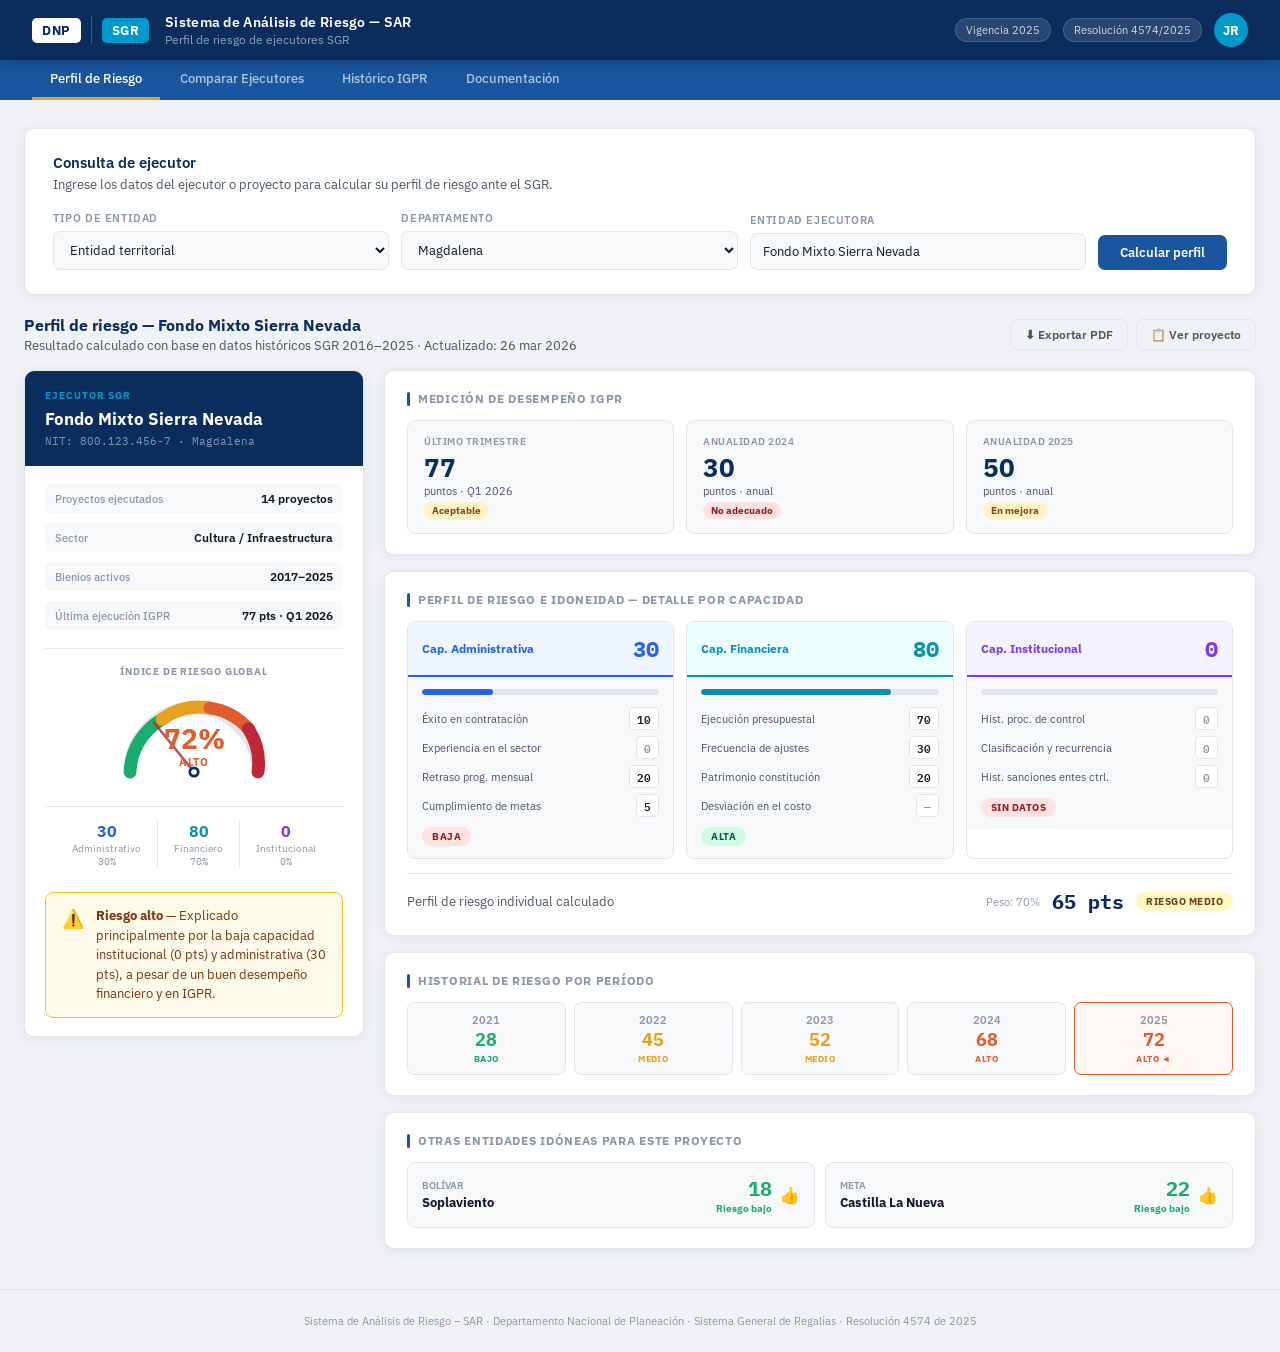
==== docs/mockup.html @ e804bce2 "upload databases" ====
<!DOCTYPE html>
<html lang="es">
<head>
<meta charset="UTF-8">
<meta name="viewport" content="width=device-width, initial-scale=1.0">
<title>SAR – Sistema de Análisis de Riesgo | SGR</title>
<link href="https://fonts.googleapis.com/css2?family=IBM+Plex+Sans:wght@300;400;500;600;700&family=IBM+Plex+Mono:wght@400;500&display=swap" rel="stylesheet">
<style>
  :root {
    --bg: #f0f2f5;
    --surface: #ffffff;
    --surface2: #f7f8fa;
    --border: #e2e6ec;
    --text: #0f1923;
    --text2: #4a5568;
    --text3: #8a97a8;
    --dnp-navy: #0b2d5e;
    --dnp-blue: #1a56a0;
    --dnp-cyan: #0099cc;
    --accent: #e8a020;
    --risk-low: #1aad6e;
    --risk-med: #e8a020;
    --risk-high: #e05c2a;
    --risk-critical: #c0253a;
    --cap-admin: #2563eb;
    --cap-fin: #0891b2;
    --cap-inst: #7c3aed;
    --radius: 10px;
    --shadow: 0 2px 12px rgba(11,45,94,0.08);
    --shadow-md: 0 4px 24px rgba(11,45,94,0.13);
  }

  * { box-sizing: border-box; margin: 0; padding: 0; }

  body {
    font-family: 'IBM Plex Sans', sans-serif;
    background: var(--bg);
    color: var(--text);
    min-height: 100vh;
  }

  /* ── HEADER ── */
  .header {
    background: var(--dnp-navy);
    display: flex;
    align-items: center;
    justify-content: space-between;
    padding: 0 32px;
    height: 60px;
    position: sticky;
    top: 0;
    z-index: 100;
    box-shadow: 0 2px 12px rgba(0,0,0,0.25);
  }
  .header-left {
    display: flex;
    align-items: center;
    gap: 16px;
  }
  .header-logo {
    display: flex;
    align-items: center;
    gap: 10px;
  }
  .logo-badge {
    background: white;
    color: var(--dnp-navy);
    font-weight: 700;
    font-size: 13px;
    padding: 4px 10px;
    border-radius: 5px;
    letter-spacing: 0.5px;
  }
  .logo-sep { width: 1px; height: 28px; background: rgba(255,255,255,0.2); }
  .header-title {
    color: white;
    font-size: 14px;
    font-weight: 600;
    letter-spacing: 0.3px;
  }
  .header-subtitle {
    color: rgba(255,255,255,0.55);
    font-size: 12px;
    margin-top: 1px;
  }
  .header-right {
    display: flex;
    align-items: center;
    gap: 12px;
  }
  .header-badge {
    background: rgba(255,255,255,0.12);
    color: rgba(255,255,255,0.8);
    font-size: 11px;
    padding: 4px 10px;
    border-radius: 20px;
    border: 1px solid rgba(255,255,255,0.15);
  }
  .header-user {
    width: 34px; height: 34px;
    background: var(--dnp-cyan);
    border-radius: 50%;
    display: flex; align-items: center; justify-content: center;
    color: white; font-weight: 700; font-size: 13px;
    cursor: pointer;
  }

  /* ── NAV TABS ── */
  .nav-tabs {
    background: var(--dnp-blue);
    padding: 0 32px;
    display: flex;
    gap: 2px;
  }
  .nav-tab {
    padding: 10px 18px;
    font-size: 13px;
    color: rgba(255,255,255,0.65);
    cursor: pointer;
    border-bottom: 3px solid transparent;
    transition: all 0.2s;
    font-weight: 500;
  }
  .nav-tab:hover { color: rgba(255,255,255,0.9); }
  .nav-tab.active {
    color: white;
    border-bottom-color: var(--accent);
  }

  /* ── MAIN LAYOUT ── */
  .main {
    max-width: 1280px;
    margin: 0 auto;
    padding: 28px 24px;
    display: flex;
    flex-direction: column;
    gap: 20px;
  }

  /* ── SEARCH PANEL ── */
  .search-panel {
    background: var(--surface);
    border-radius: var(--radius);
    padding: 24px 28px;
    box-shadow: var(--shadow);
    border: 1px solid var(--border);
  }
  .search-panel h2 {
    font-size: 15px;
    font-weight: 600;
    color: var(--dnp-navy);
    margin-bottom: 4px;
  }
  .search-panel p {
    font-size: 13px;
    color: var(--text2);
    margin-bottom: 18px;
  }
  .search-row {
    display: grid;
    grid-template-columns: 1fr 1fr 1fr auto;
    gap: 12px;
    align-items: end;
  }
  .field label {
    display: block;
    font-size: 11px;
    font-weight: 600;
    color: var(--text3);
    text-transform: uppercase;
    letter-spacing: 0.6px;
    margin-bottom: 6px;
  }
  .field select, .field input {
    width: 100%;
    border: 1.5px solid var(--border);
    border-radius: 7px;
    padding: 9px 12px;
    font-size: 13px;
    font-family: inherit;
    color: var(--text);
    background: var(--surface2);
    outline: none;
    transition: border-color 0.2s;
  }
  .field select:focus, .field input:focus {
    border-color: var(--dnp-blue);
  }
  .btn-primary {
    background: var(--dnp-blue);
    color: white;
    border: none;
    border-radius: 7px;
    padding: 9px 22px;
    font-size: 13px;
    font-weight: 600;
    font-family: inherit;
    cursor: pointer;
    transition: background 0.2s, transform 0.1s;
    white-space: nowrap;
  }
  .btn-primary:hover { background: var(--dnp-navy); }
  .btn-primary:active { transform: scale(0.98); }

  /* ── RESULTS HEADER ── */
  .results-header {
    display: flex;
    align-items: center;
    justify-content: space-between;
  }
  .results-header h3 {
    font-size: 16px;
    font-weight: 700;
    color: var(--dnp-navy);
  }
  .results-header p {
    font-size: 13px;
    color: var(--text2);
    margin-top: 2px;
  }
  .results-actions {
    display: flex;
    gap: 8px;
  }
  .btn-outline {
    background: transparent;
    border: 1.5px solid var(--border);
    border-radius: 7px;
    padding: 7px 14px;
    font-size: 12px;
    font-weight: 600;
    color: var(--text2);
    cursor: pointer;
    font-family: inherit;
    transition: all 0.2s;
  }
  .btn-outline:hover { border-color: var(--dnp-blue); color: var(--dnp-blue); }

  /* ── MAIN GRID ── */
  .content-grid {
    display: grid;
    grid-template-columns: 340px 1fr;
    gap: 20px;
    align-items: start;
  }

  /* ── LEFT: ENTITY CARD ── */
  .entity-card {
    background: var(--surface);
    border-radius: var(--radius);
    box-shadow: var(--shadow);
    border: 1px solid var(--border);
    overflow: hidden;
  }
  .entity-card-header {
    background: var(--dnp-navy);
    padding: 18px 20px;
    color: white;
  }
  .entity-tag {
    font-size: 10px;
    font-weight: 700;
    text-transform: uppercase;
    letter-spacing: 1px;
    color: var(--dnp-cyan);
    margin-bottom: 6px;
  }
  .entity-name {
    font-size: 17px;
    font-weight: 700;
    line-height: 1.3;
    margin-bottom: 4px;
  }
  .entity-code {
    font-family: 'IBM Plex Mono', monospace;
    font-size: 11px;
    color: rgba(255,255,255,0.5);
  }
  .entity-card-body {
    padding: 18px 20px;
  }
  .entity-meta {
    display: flex;
    flex-direction: column;
    gap: 10px;
    margin-bottom: 18px;
  }
  .meta-row {
    display: flex;
    justify-content: space-between;
    align-items: center;
    padding: 7px 10px;
    background: var(--surface2);
    border-radius: 6px;
  }
  .meta-label {
    font-size: 11px;
    color: var(--text3);
    font-weight: 500;
  }
  .meta-value {
    font-size: 12px;
    font-weight: 600;
    color: var(--text);
  }

  /* ── RISK GAUGE ── */
  .risk-section {
    text-align: center;
    padding: 16px 0 10px;
    border-top: 1px solid var(--border);
  }
  .risk-label-top {
    font-size: 10px;
    font-weight: 700;
    text-transform: uppercase;
    letter-spacing: 0.8px;
    color: var(--text3);
    margin-bottom: 14px;
  }
  .gauge-wrap {
    position: relative;
    width: 160px;
    margin: 0 auto 10px;
  }
  .gauge-svg { width: 100%; }
  .gauge-center {
    position: absolute;
    top: 55%;
    left: 50%;
    transform: translate(-50%, -50%);
    text-align: center;
  }
  .gauge-pct {
    font-size: 28px;
    font-weight: 700;
    line-height: 1;
    color: var(--risk-high);
  }
  .gauge-level {
    font-size: 11px;
    font-weight: 700;
    color: var(--risk-high);
    text-transform: uppercase;
    letter-spacing: 0.6px;
    margin-top: 2px;
  }
  .risk-breakdown {
    display: flex;
    justify-content: center;
    gap: 16px;
    margin-top: 14px;
    padding-top: 14px;
    border-top: 1px solid var(--border);
  }
  .rb-item {
    text-align: center;
  }
  .rb-val {
    font-size: 16px;
    font-weight: 700;
  }
  .rb-lbl {
    font-size: 10px;
    color: var(--text3);
    margin-top: 1px;
  }
  .rb-pct {
    font-size: 10px;
    color: var(--text3);
    font-family: 'IBM Plex Mono', monospace;
  }

  /* ── RIGHT PANEL ── */
  .right-panel {
    display: flex;
    flex-direction: column;
    gap: 16px;
  }

  /* ── IGPR PERF CARD ── */
  .card {
    background: var(--surface);
    border-radius: var(--radius);
    box-shadow: var(--shadow);
    border: 1px solid var(--border);
    padding: 20px 22px;
  }
  .card-title {
    font-size: 12px;
    font-weight: 700;
    text-transform: uppercase;
    letter-spacing: 0.7px;
    color: var(--text3);
    margin-bottom: 14px;
    display: flex;
    align-items: center;
    gap: 8px;
  }
  .card-title::before {
    content: '';
    width: 3px;
    height: 14px;
    border-radius: 2px;
    background: var(--dnp-blue);
    display: inline-block;
  }

  /* IGPR grid */
  .igpr-grid {
    display: grid;
    grid-template-columns: 1fr 1fr 1fr;
    gap: 12px;
  }
  .igpr-stat {
    background: var(--surface2);
    border-radius: 8px;
    padding: 14px 16px;
    border: 1px solid var(--border);
  }
  .igpr-stat-label {
    font-size: 10px;
    color: var(--text3);
    font-weight: 600;
    text-transform: uppercase;
    letter-spacing: 0.5px;
    margin-bottom: 6px;
  }
  .igpr-stat-val {
    font-size: 26px;
    font-weight: 700;
    color: var(--dnp-navy);
    line-height: 1;
  }
  .igpr-stat-sub {
    font-size: 11px;
    color: var(--text2);
    margin-top: 4px;
  }
  .igpr-badge {
    display: inline-block;
    padding: 2px 8px;
    border-radius: 20px;
    font-size: 10px;
    font-weight: 700;
    margin-top: 4px;
  }
  .badge-warning { background: #fef3c7; color: #92400e; }
  .badge-ok { background: #d1fae5; color: #065f46; }
  .badge-bad { background: #fee2e2; color: #991b1b; }

  /* ── CAPACIDADES ── */
  .cap-grid {
    display: grid;
    grid-template-columns: 1fr 1fr 1fr;
    gap: 12px;
  }
  .cap-card {
    border-radius: 8px;
    overflow: hidden;
    border: 1px solid var(--border);
  }
  .cap-header {
    padding: 12px 14px;
    display: flex;
    align-items: center;
    justify-content: space-between;
  }
  .cap-header-admin { background: #eff6ff; border-bottom: 2px solid var(--cap-admin); }
  .cap-header-fin   { background: #ecfeff; border-bottom: 2px solid var(--cap-fin); }
  .cap-header-inst  { background: #f5f3ff; border-bottom: 2px solid var(--cap-inst); }
  .cap-name {
    font-size: 12px;
    font-weight: 700;
  }
  .cap-name-admin { color: var(--cap-admin); }
  .cap-name-fin   { color: var(--cap-fin); }
  .cap-name-inst  { color: var(--cap-inst); }
  .cap-score {
    font-size: 22px;
    font-weight: 800;
    font-family: 'IBM Plex Mono', monospace;
  }
  .score-admin { color: var(--cap-admin); }
  .score-fin   { color: var(--cap-fin); }
  .score-inst  { color: var(--cap-inst); }
  .cap-body {
    padding: 12px 14px;
    background: var(--surface2);
  }
  .cap-bar-wrap {
    height: 6px;
    background: #e2e6ec;
    border-radius: 3px;
    margin-bottom: 12px;
    overflow: hidden;
  }
  .cap-bar { height: 100%; border-radius: 3px; transition: width 1s ease; }
  .bar-admin { background: var(--cap-admin); }
  .bar-fin   { background: var(--cap-fin); }
  .bar-inst  { background: var(--cap-inst); }
  .cap-vars {
    display: flex;
    flex-direction: column;
    gap: 6px;
  }
  .cap-var-row {
    display: flex;
    justify-content: space-between;
    align-items: center;
  }
  .var-name { font-size: 11px; color: var(--text2); }
  .var-pts {
    font-family: 'IBM Plex Mono', monospace;
    font-size: 11px;
    font-weight: 600;
    color: var(--text);
    background: white;
    border: 1px solid var(--border);
    border-radius: 4px;
    padding: 1px 7px;
  }
  .var-pts.zero { color: var(--text3); }
  .cap-level-tag {
    display: inline-block;
    margin-top: 10px;
    padding: 3px 10px;
    border-radius: 20px;
    font-size: 10px;
    font-weight: 700;
    text-transform: uppercase;
    letter-spacing: 0.5px;
  }
  .tag-alta { background: #d1fae5; color: #065f46; }
  .tag-media { background: #fef9c3; color: #713f12; }
  .tag-baja { background: #fee2e2; color: #991b1b; }

  /* ── ALERT BOX ── */
  .alert-box {
    background: #fffbeb;
    border: 1.5px solid #fbbf24;
    border-radius: 8px;
    padding: 13px 16px;
    display: flex;
    gap: 12px;
    align-items: flex-start;
  }
  .alert-icon { font-size: 18px; flex-shrink: 0; margin-top: 1px; }
  .alert-text { font-size: 13px; color: #78350f; line-height: 1.5; }
  .alert-text strong { font-weight: 700; }

  /* ── ALTERNATIVAS ── */
  .alt-grid {
    display: grid;
    grid-template-columns: 1fr 1fr;
    gap: 10px;
  }
  .alt-card {
    background: var(--surface2);
    border: 1px solid var(--border);
    border-radius: 8px;
    padding: 12px 14px;
    display: flex;
    align-items: center;
    justify-content: space-between;
    cursor: pointer;
    transition: border-color 0.2s, box-shadow 0.2s;
  }
  .alt-card:hover {
    border-color: var(--risk-low);
    box-shadow: 0 0 0 3px rgba(26,173,110,0.08);
  }
  .alt-info { }
  .alt-dept { font-size: 10px; color: var(--text3); font-weight: 600; text-transform: uppercase; margin-bottom: 2px; }
  .alt-name { font-size: 13px; font-weight: 700; color: var(--text); }
  .alt-score-wrap { text-align: right; }
  .alt-score { font-size: 20px; font-weight: 800; color: var(--risk-low); font-family: 'IBM Plex Mono', monospace; }
  .alt-score-lbl { font-size: 10px; color: var(--risk-low); font-weight: 700; }
  .alt-thumbs { font-size: 16px; margin-left: 8px; }

  /* ── HIST MINI ── */
  .hist-grid {
    display: grid;
    grid-template-columns: repeat(5, 1fr);
    gap: 8px;
  }
  .hist-item {
    background: var(--surface2);
    border: 1px solid var(--border);
    border-radius: 7px;
    padding: 10px;
    text-align: center;
    cursor: pointer;
    transition: all 0.2s;
  }
  .hist-item:hover {
    border-color: var(--dnp-blue);
    box-shadow: var(--shadow);
  }
  .hist-year {
    font-size: 11px;
    color: var(--text3);
    font-weight: 600;
    margin-bottom: 4px;
  }
  .hist-pts {
    font-size: 18px;
    font-weight: 800;
    font-family: 'IBM Plex Mono', monospace;
    line-height: 1;
  }
  .hist-status {
    font-size: 9px;
    font-weight: 700;
    margin-top: 4px;
    text-transform: uppercase;
    letter-spacing: 0.4px;
  }
  .hs-low { color: var(--risk-low); }
  .hs-med { color: var(--risk-med); }
  .hs-high { color: var(--risk-high); }
  .hs-crit { color: var(--risk-critical); }

  /* ── FOOTER ── */
  .footer {
    text-align: center;
    padding: 24px;
    font-size: 11px;
    color: var(--text3);
    border-top: 1px solid var(--border);
    margin-top: 12px;
  }

  /* ── DETAIL MODAL ── */
  .modal-overlay {
    display: none;
    position: fixed;
    inset: 0;
    background: rgba(11,45,94,0.55);
    backdrop-filter: blur(4px);
    z-index: 200;
    align-items: center;
    justify-content: center;
  }
  .modal-overlay.open { display: flex; }
  .modal {
    background: white;
    border-radius: 14px;
    width: 520px;
    max-height: 80vh;
    overflow-y: auto;
    box-shadow: 0 20px 60px rgba(0,0,0,0.3);
    animation: modalIn 0.25s ease;
  }
  @keyframes modalIn {
    from { opacity: 0; transform: translateY(20px) scale(0.97); }
    to { opacity: 1; transform: translateY(0) scale(1); }
  }
  .modal-header {
    background: var(--dnp-navy);
    color: white;
    padding: 20px 24px;
    border-radius: 14px 14px 0 0;
    display: flex;
    justify-content: space-between;
    align-items: flex-start;
  }
  .modal-header h3 { font-size: 15px; font-weight: 700; margin-bottom: 3px; }
  .modal-header p { font-size: 12px; color: rgba(255,255,255,0.55); }
  .modal-close {
    background: rgba(255,255,255,0.15);
    border: none;
    color: white;
    width: 28px; height: 28px;
    border-radius: 50%;
    font-size: 16px;
    cursor: pointer;
    display: flex; align-items: center; justify-content: center;
    flex-shrink: 0;
    margin-top: -2px;
  }
  .modal-body { padding: 20px 24px; }
  .modal-cap-section { margin-bottom: 20px; }
  .modal-cap-title {
    font-size: 12px;
    font-weight: 700;
    text-transform: uppercase;
    letter-spacing: 0.6px;
    margin-bottom: 10px;
    padding-bottom: 8px;
    border-bottom: 2px solid var(--border);
  }
  .modal-var-row {
    display: flex;
    justify-content: space-between;
    align-items: center;
    padding: 8px 10px;
    border-radius: 6px;
    margin-bottom: 4px;
    background: var(--surface2);
  }
  .modal-var-name { font-size: 12px; color: var(--text2); }
  .modal-var-pts { font-family: 'IBM Plex Mono', monospace; font-size: 13px; font-weight: 700; }
  .modal-total {
    background: var(--dnp-navy);
    color: white;
    border-radius: 8px;
    padding: 14px 18px;
    display: flex;
    justify-content: space-between;
    align-items: center;
    margin-top: 16px;
  }
  .modal-total-lbl { font-size: 13px; font-weight: 600; }
  .modal-total-val { font-size: 22px; font-weight: 800; font-family: 'IBM Plex Mono', monospace; }

  /* ── SCROLL CUSTOM ── */
  ::-webkit-scrollbar { width: 6px; height: 6px; }
  ::-webkit-scrollbar-track { background: transparent; }
  ::-webkit-scrollbar-thumb { background: #c8d0da; border-radius: 3px; }

  /* ── RESPONSIVE ── */
  @media (max-width: 900px) {
    .content-grid { grid-template-columns: 1fr; }
    .search-row { grid-template-columns: 1fr 1fr; }
    .cap-grid { grid-template-columns: 1fr; }
    .igpr-grid { grid-template-columns: 1fr; }
  }
</style>
</head>
<body>

<!-- HEADER -->
<header class="header">
  <div class="header-left">
    <div class="header-logo">
      <div class="logo-badge">DNP</div>
      <div class="logo-sep"></div>
      <div class="logo-badge" style="background:var(--dnp-cyan);color:white;">SGR</div>
    </div>
    <div>
      <div class="header-title">Sistema de Análisis de Riesgo — SAR</div>
      <div class="header-subtitle">Perfil de riesgo de ejecutores SGR</div>
    </div>
  </div>
  <div class="header-right">
    <div class="header-badge">Vigencia 2025</div>
    <div class="header-badge">Resolución 4574/2025</div>
    <div class="header-user">JR</div>
  </div>
</header>

<!-- NAV TABS -->
<nav class="nav-tabs">
  <div class="nav-tab active">Perfil de Riesgo</div>
  <div class="nav-tab">Comparar Ejecutores</div>
  <div class="nav-tab">Histórico IGPR</div>
  <div class="nav-tab">Documentación</div>
</nav>

<!-- MAIN -->
<main class="main">

  <!-- SEARCH PANEL -->
  <div class="search-panel">
    <h2>Consulta de ejecutor</h2>
    <p>Ingrese los datos del ejecutor o proyecto para calcular su perfil de riesgo ante el SGR.</p>
    <div class="search-row">
      <div class="field">
        <label>Tipo de entidad</label>
        <select>
          <option>Entidad territorial</option>
          <option>Establecimiento público</option>
          <option>Empresa industrial y comercial</option>
        </select>
      </div>
      <div class="field">
        <label>Departamento</label>
        <select>
          <option>Magdalena</option>
          <option>Antioquia</option>
          <option>Bolívar</option>
          <option>Meta</option>
          <option>Sucre</option>
        </select>
      </div>
      <div class="field">
        <label>Entidad ejecutora</label>
        <input type="text" value="Fondo Mixto Sierra Nevada" placeholder="Nombre o NIT">
      </div>
      <button class="btn-primary" onclick="showResults()">Calcular perfil</button>
    </div>
  </div>

  <!-- RESULTS -->
  <div id="results-section" style="display:flex;flex-direction:column;gap:16px;">

    <div class="results-header">
      <div>
        <h3>Perfil de riesgo — Fondo Mixto Sierra Nevada</h3>
        <p>Resultado calculado con base en datos históricos SGR 2016–2025 · Actualizado: 26 mar 2026</p>
      </div>
      <div class="results-actions">
        <button class="btn-outline">⬇ Exportar PDF</button>
        <button class="btn-outline">📋 Ver proyecto</button>
      </div>
    </div>

    <!-- MAIN CONTENT GRID -->
    <div class="content-grid">

      <!-- LEFT: ENTITY + GAUGE -->
      <div class="entity-card">
        <div class="entity-card-header">
          <div class="entity-tag">Ejecutor SGR</div>
          <div class="entity-name">Fondo Mixto Sierra Nevada</div>
          <div class="entity-code">NIT: 800.123.456-7 · Magdalena</div>
        </div>
        <div class="entity-card-body">
          <div class="entity-meta">
            <div class="meta-row">
              <span class="meta-label">Proyectos ejecutados</span>
              <span class="meta-value">14 proyectos</span>
            </div>
            <div class="meta-row">
              <span class="meta-label">Sector</span>
              <span class="meta-value">Cultura / Infraestructura</span>
            </div>
            <div class="meta-row">
              <span class="meta-label">Bienios activos</span>
              <span class="meta-value">2017–2025</span>
            </div>
            <div class="meta-row">
              <span class="meta-label">Última ejecución IGPR</span>
              <span class="meta-value">77 pts · Q1 2026</span>
            </div>
          </div>

          <!-- GAUGE -->
          <div class="risk-section">
            <div class="risk-label-top">Índice de riesgo global</div>
            <div class="gauge-wrap">
              <svg class="gauge-svg" viewBox="0 0 200 120" xmlns="http://www.w3.org/2000/svg">
                <!-- Track -->
                <path d="M 20 100 A 80 80 0 0 1 180 100" fill="none" stroke="#e2e6ec" stroke-width="16" stroke-linecap="round"/>
                <!-- Colored segments -->
                <path d="M 20 100 A 80 80 0 0 1 60 34" fill="none" stroke="#1aad6e" stroke-width="16" stroke-linecap="round"/>
                <path d="M 60 34 A 80 80 0 0 1 120 20" fill="none" stroke="#e8a020" stroke-width="16" stroke-linecap="round"/>
                <path d="M 120 20 A 80 80 0 0 1 168 46" fill="none" stroke="#e05c2a" stroke-width="16" stroke-linecap="round"/>
                <path d="M 168 46 A 80 80 0 0 1 180 100" fill="none" stroke="#c0253a" stroke-width="16" stroke-linecap="round"/>
                <!-- Needle -->
                <line x1="100" y1="100" x2="50" y2="38" stroke="#c0253a" stroke-width="3" stroke-linecap="round" opacity="0.85"/>
                <circle cx="100" cy="100" r="7" fill="#0b2d5e"/>
                <circle cx="100" cy="100" r="3.5" fill="white"/>
              </svg>
              <div class="gauge-center">
                <div class="gauge-pct">72%</div>
                <div class="gauge-level">Alto</div>
              </div>
            </div>

            <div class="risk-breakdown">
              <div class="rb-item">
                <div class="rb-val" style="color:var(--cap-admin)">30</div>
                <div class="rb-lbl">Administrativo</div>
                <div class="rb-pct">30%</div>
              </div>
              <div style="width:1px;background:var(--border);"></div>
              <div class="rb-item">
                <div class="rb-val" style="color:var(--cap-fin)">80</div>
                <div class="rb-lbl">Financiero</div>
                <div class="rb-pct">70%</div>
              </div>
              <div style="width:1px;background:var(--border);"></div>
              <div class="rb-item">
                <div class="rb-val" style="color:var(--cap-inst)">0</div>
                <div class="rb-lbl">Institucional</div>
                <div class="rb-pct">0%</div>
              </div>
            </div>
          </div>

          <!-- ALERT -->
          <div class="alert-box" style="margin-top:14px;">
            <div class="alert-icon">⚠️</div>
            <div class="alert-text">
              <strong>Riesgo alto</strong> — Explicado principalmente por la baja capacidad institucional (0 pts) y administrativa (30 pts), a pesar de un buen desempeño financiero y en IGPR.
            </div>
          </div>

        </div>
      </div>

      <!-- RIGHT PANEL -->
      <div class="right-panel">

        <!-- IGPR -->
        <div class="card">
          <div class="card-title">Medición de desempeño IGPR</div>
          <div class="igpr-grid">
            <div class="igpr-stat">
              <div class="igpr-stat-label">Último trimestre</div>
              <div class="igpr-stat-val">77</div>
              <div class="igpr-stat-sub">puntos · Q1 2026</div>
              <span class="igpr-badge badge-warning">Aceptable</span>
            </div>
            <div class="igpr-stat">
              <div class="igpr-stat-label">Anualidad 2024</div>
              <div class="igpr-stat-val">30</div>
              <div class="igpr-stat-sub">puntos · anual</div>
              <span class="igpr-badge badge-bad">No adecuado</span>
            </div>
            <div class="igpr-stat">
              <div class="igpr-stat-label">Anualidad 2025</div>
              <div class="igpr-stat-val">50</div>
              <div class="igpr-stat-sub">puntos · anual</div>
              <span class="igpr-badge badge-warning">En mejora</span>
            </div>
          </div>
        </div>

        <!-- CAPACIDADES -->
        <div class="card">
          <div class="card-title">Perfil de riesgo e idoneidad — Detalle por capacidad</div>
          <div class="cap-grid">

            <!-- ADMINISTRATIVA -->
            <div class="cap-card">
              <div class="cap-header cap-header-admin">
                <span class="cap-name cap-name-admin">Cap. Administrativa</span>
                <span class="cap-score score-admin">30</span>
              </div>
              <div class="cap-body">
                <div class="cap-bar-wrap"><div class="cap-bar bar-admin" style="width:30%"></div></div>
                <div class="cap-vars">
                  <div class="cap-var-row">
                    <span class="var-name">Éxito en contratación</span>
                    <span class="var-pts">10</span>
                  </div>
                  <div class="cap-var-row">
                    <span class="var-name">Experiencia en el sector</span>
                    <span class="var-pts zero">0</span>
                  </div>
                  <div class="cap-var-row">
                    <span class="var-name">Retraso prog. mensual</span>
                    <span class="var-pts">20</span>
                  </div>
                  <div class="cap-var-row">
                    <span class="var-name">Cumplimiento de metas</span>
                    <span class="var-pts">5</span>
                  </div>
                </div>
                <span class="cap-level-tag tag-baja">Baja</span>
              </div>
            </div>

            <!-- FINANCIERA -->
            <div class="cap-card">
              <div class="cap-header cap-header-fin">
                <span class="cap-name cap-name-fin">Cap. Financiera</span>
                <span class="cap-score score-fin">80</span>
              </div>
              <div class="cap-body">
                <div class="cap-bar-wrap"><div class="cap-bar bar-fin" style="width:80%"></div></div>
                <div class="cap-vars">
                  <div class="cap-var-row">
                    <span class="var-name">Ejecución presupuestal</span>
                    <span class="var-pts">70</span>
                  </div>
                  <div class="cap-var-row">
                    <span class="var-name">Frecuencia de ajustes</span>
                    <span class="var-pts">30</span>
                  </div>
                  <div class="cap-var-row">
                    <span class="var-name">Patrimonio constitución</span>
                    <span class="var-pts">20</span>
                  </div>
                  <div class="cap-var-row">
                    <span class="var-name">Desviación en el costo</span>
                    <span class="var-pts zero">—</span>
                  </div>
                </div>
                <span class="cap-level-tag tag-alta">Alta</span>
              </div>
            </div>

            <!-- INSTITUCIONAL -->
            <div class="cap-card">
              <div class="cap-header cap-header-inst">
                <span class="cap-name cap-name-inst">Cap. Institucional</span>
                <span class="cap-score score-inst">0</span>
              </div>
              <div class="cap-body">
                <div class="cap-bar-wrap"><div class="cap-bar" style="width:0%;background:var(--cap-inst)"></div></div>
                <div class="cap-vars">
                  <div class="cap-var-row">
                    <span class="var-name">Hist. proc. de control</span>
                    <span class="var-pts zero">0</span>
                  </div>
                  <div class="cap-var-row">
                    <span class="var-name">Clasificación y recurrencia</span>
                    <span class="var-pts zero">0</span>
                  </div>
                  <div class="cap-var-row">
                    <span class="var-name">Hist. sanciones entes ctrl.</span>
                    <span class="var-pts zero">0</span>
                  </div>
                </div>
                <span class="cap-level-tag tag-baja">Sin datos</span>
              </div>
            </div>

          </div>

          <div style="margin-top:14px; padding-top:14px; border-top:1px solid var(--border); display:flex; justify-content:space-between; align-items:center;">
            <span style="font-size:13px;color:var(--text2);">Perfil de riesgo individual calculado</span>
            <div style="display:flex;align-items:center;gap:12px;">
              <span style="font-size:11px;color:var(--text3);">Peso: 70%</span>
              <span style="font-size:20px;font-weight:800;color:var(--dnp-navy);font-family:'IBM Plex Mono',monospace;">65 pts</span>
              <span class="cap-level-tag tag-media" style="margin-top:0">Riesgo medio</span>
            </div>
          </div>
        </div>

        <!-- HISTORICAL TREND -->
        <div class="card">
          <div class="card-title">Historial de riesgo por período</div>
          <div class="hist-grid">
            <div class="hist-item">
              <div class="hist-year">2021</div>
              <div class="hist-pts hs-low">28</div>
              <div class="hist-status hs-low">Bajo</div>
            </div>
            <div class="hist-item">
              <div class="hist-year">2022</div>
              <div class="hist-pts hs-med">45</div>
              <div class="hist-status hs-med">Medio</div>
            </div>
            <div class="hist-item">
              <div class="hist-year">2023</div>
              <div class="hist-pts hs-med">52</div>
              <div class="hist-status hs-med">Medio</div>
            </div>
            <div class="hist-item">
              <div class="hist-year">2024</div>
              <div class="hist-pts hs-high">68</div>
              <div class="hist-status hs-high">Alto</div>
            </div>
            <div class="hist-item" style="border-color:var(--risk-high);background:#fff8f5;">
              <div class="hist-year">2025</div>
              <div class="hist-pts hs-high">72</div>
              <div class="hist-status hs-high">Alto ◄</div>
            </div>
          </div>
        </div>

        <!-- ALTERNATIVAS -->
        <div class="card">
          <div class="card-title">Otras entidades idóneas para este proyecto</div>
          <div class="alt-grid">
            <div class="alt-card">
              <div class="alt-info">
                <div class="alt-dept">Bolívar</div>
                <div class="alt-name">Soplaviento</div>
              </div>
              <div style="display:flex;align-items:center;">
                <div class="alt-score-wrap">
                  <div class="alt-score">18</div>
                  <div class="alt-score-lbl">Riesgo bajo</div>
                </div>
                <div class="alt-thumbs">👍</div>
              </div>
            </div>
            <div class="alt-card">
              <div class="alt-info">
                <div class="alt-dept">Meta</div>
                <div class="alt-name">Castilla La Nueva</div>
              </div>
              <div style="display:flex;align-items:center;">
                <div class="alt-score-wrap">
                  <div class="alt-score">22</div>
                  <div class="alt-score-lbl">Riesgo bajo</div>
                </div>
                <div class="alt-thumbs">👍</div>
              </div>
            </div>
          </div>
        </div>

      </div>
    </div>
  </div>
</main>

<div class="footer">
  Sistema de Análisis de Riesgo – SAR · Departamento Nacional de Planeación · Sistema General de Regalías · Resolución 4574 de 2025
</div>

<!-- MODAL DETAIL -->
<div class="modal-overlay" id="modal" onclick="closeModal(event)">
  <div class="modal" onclick="event.stopPropagation()">
    <div class="modal-header">
      <div>
        <h3>Detalle del perfil — Capacidad Financiera</h3>
        <p>Fondo Mixto Sierra Nevada · Vigencia 2025</p>
      </div>
      <button class="modal-close" onclick="document.getElementById('modal').classList.remove('open')">✕</button>
    </div>
    <div class="modal-body">
      <div class="modal-cap-section">
        <div class="modal-cap-title" style="color:var(--cap-fin)">Capacidad Financiera</div>
        <div class="modal-var-row">
          <span class="modal-var-name">Indicador de ejecución presupuestal exitosa</span>
          <span class="modal-var-pts" style="color:var(--cap-fin)">70</span>
        </div>
        <div class="modal-var-row">
          <span class="modal-var-name">Frecuencia de ajustes presupuestales</span>
          <span class="modal-var-pts" style="color:var(--cap-fin)">30</span>
        </div>
        <div class="modal-var-row">
          <span class="modal-var-name">Patrimonio inicial de constitución</span>
          <span class="modal-var-pts" style="color:var(--cap-fin)">20</span>
        </div>
        <div class="modal-var-row">
          <span class="modal-var-name">Desviación en el costo</span>
          <span class="modal-var-pts" style="color:var(--text3)">—</span>
        </div>
      </div>
      <div class="modal-total">
        <span class="modal-total-lbl">Puntaje Capacidad Financiera</span>
        <span class="modal-total-val">80 / 100</span>
      </div>
    </div>
  </div>
</div>

<script>
function showResults() {
  document.getElementById('results-section').style.display = 'flex';
}
function closeModal(e) {
  document.getElementById('modal').classList.remove('open');
}
// Animate bars on load
window.addEventListener('load', () => {
  document.querySelectorAll('.cap-bar').forEach(b => {
    const w = b.style.width;
    b.style.width = '0%';
    setTimeout(() => { b.style.width = w; }, 300);
  });
});
</script>
</body>
</html>
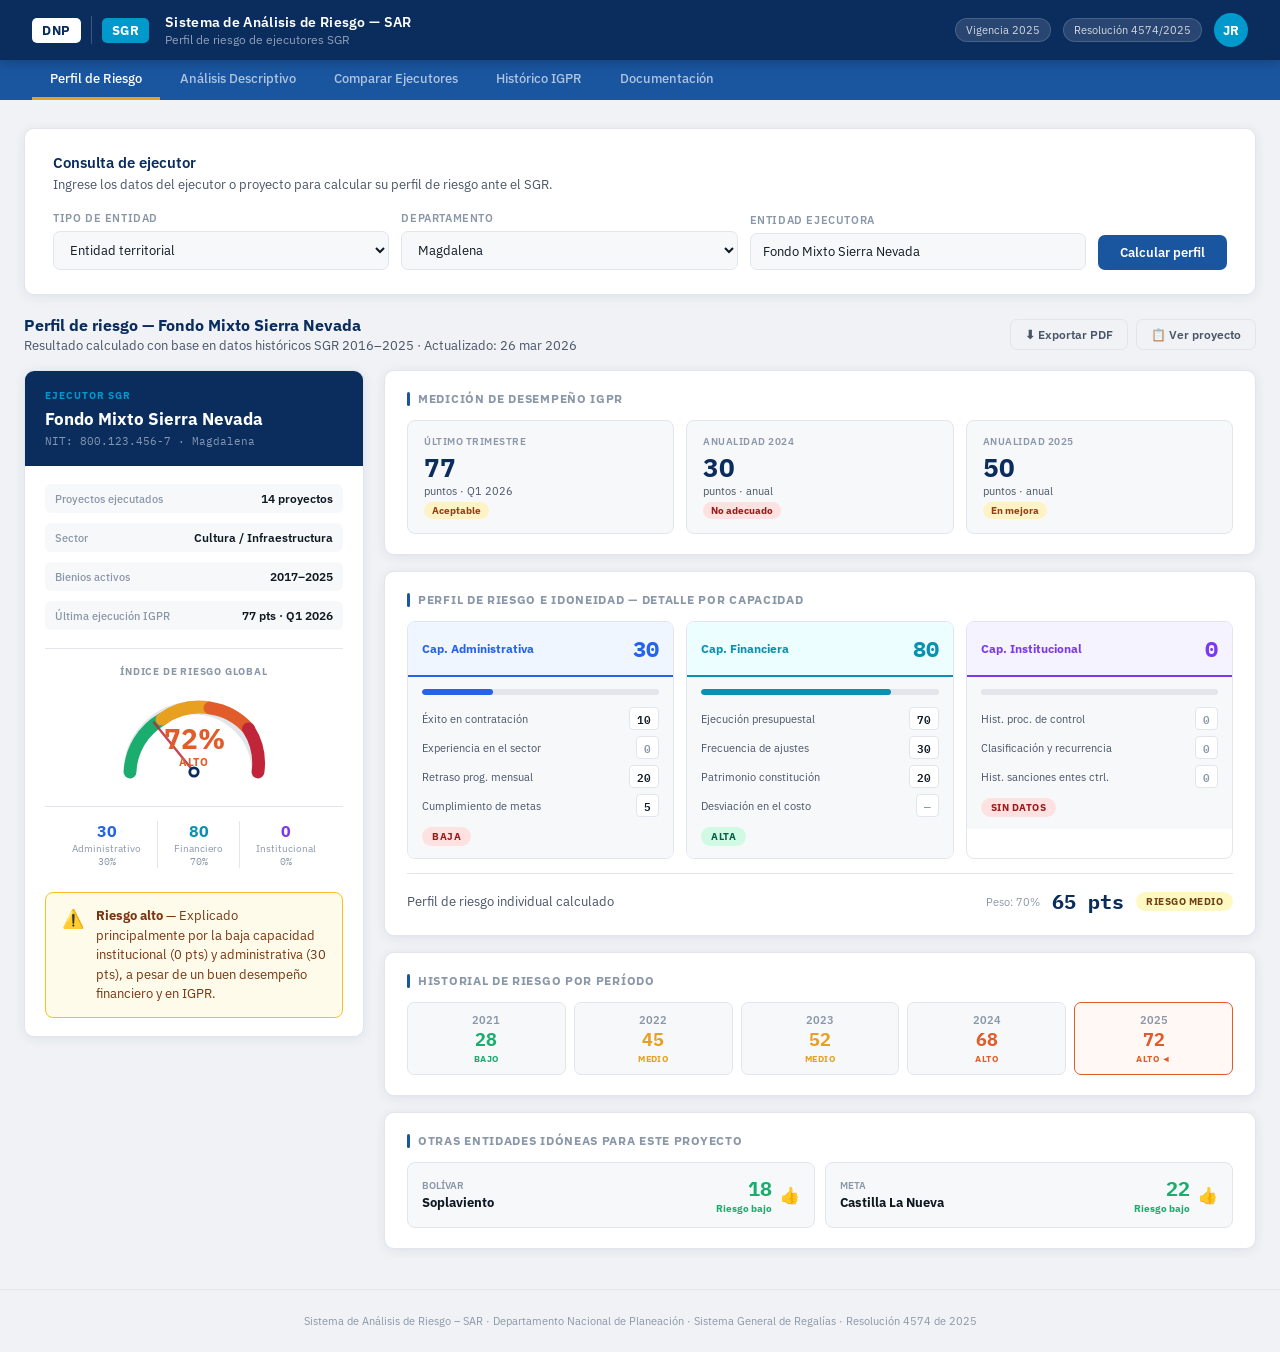
==== commit d65bc85f: "actualización del mockup" ====
--- a/docs/mockup.html
+++ b/docs/mockup.html
@@ -1,1154 +1,2022 @@
-<!DOCTYPE html>
-<html lang="es">
-<head>
-<meta charset="UTF-8">
-<meta name="viewport" content="width=device-width, initial-scale=1.0">
-<title>SAR – Sistema de Análisis de Riesgo | SGR</title>
-<link href="https://fonts.googleapis.com/css2?family=IBM+Plex+Sans:wght@300;400;500;600;700&family=IBM+Plex+Mono:wght@400;500&display=swap" rel="stylesheet">
-<style>
-  :root {
-    --bg: #f0f2f5;
-    --surface: #ffffff;
-    --surface2: #f7f8fa;
-    --border: #e2e6ec;
-    --text: #0f1923;
-    --text2: #4a5568;
-    --text3: #8a97a8;
-    --dnp-navy: #0b2d5e;
-    --dnp-blue: #1a56a0;
-    --dnp-cyan: #0099cc;
-    --accent: #e8a020;
-    --risk-low: #1aad6e;
-    --risk-med: #e8a020;
-    --risk-high: #e05c2a;
-    --risk-critical: #c0253a;
-    --cap-admin: #2563eb;
-    --cap-fin: #0891b2;
-    --cap-inst: #7c3aed;
-    --radius: 10px;
-    --shadow: 0 2px 12px rgba(11,45,94,0.08);
-    --shadow-md: 0 4px 24px rgba(11,45,94,0.13);
-  }
-
-  * { box-sizing: border-box; margin: 0; padding: 0; }
-
-  body {
-    font-family: 'IBM Plex Sans', sans-serif;
-    background: var(--bg);
-    color: var(--text);
-    min-height: 100vh;
-  }
-
-  /* ── HEADER ── */
-  .header {
-    background: var(--dnp-navy);
-    display: flex;
-    align-items: center;
-    justify-content: space-between;
-    padding: 0 32px;
-    height: 60px;
-    position: sticky;
-    top: 0;
-    z-index: 100;
-    box-shadow: 0 2px 12px rgba(0,0,0,0.25);
-  }
-  .header-left {
-    display: flex;
-    align-items: center;
-    gap: 16px;
-  }
-  .header-logo {
-    display: flex;
-    align-items: center;
-    gap: 10px;
-  }
-  .logo-badge {
-    background: white;
-    color: var(--dnp-navy);
-    font-weight: 700;
-    font-size: 13px;
-    padding: 4px 10px;
-    border-radius: 5px;
-    letter-spacing: 0.5px;
-  }
-  .logo-sep { width: 1px; height: 28px; background: rgba(255,255,255,0.2); }
-  .header-title {
-    color: white;
-    font-size: 14px;
-    font-weight: 600;
-    letter-spacing: 0.3px;
-  }
-  .header-subtitle {
-    color: rgba(255,255,255,0.55);
-    font-size: 12px;
-    margin-top: 1px;
-  }
-  .header-right {
-    display: flex;
-    align-items: center;
-    gap: 12px;
-  }
-  .header-badge {
-    background: rgba(255,255,255,0.12);
-    color: rgba(255,255,255,0.8);
-    font-size: 11px;
-    padding: 4px 10px;
-    border-radius: 20px;
-    border: 1px solid rgba(255,255,255,0.15);
-  }
-  .header-user {
-    width: 34px; height: 34px;
-    background: var(--dnp-cyan);
-    border-radius: 50%;
-    display: flex; align-items: center; justify-content: center;
-    color: white; font-weight: 700; font-size: 13px;
-    cursor: pointer;
-  }
-
-  /* ── NAV TABS ── */
-  .nav-tabs {
-    background: var(--dnp-blue);
-    padding: 0 32px;
-    display: flex;
-    gap: 2px;
-  }
-  .nav-tab {
-    padding: 10px 18px;
-    font-size: 13px;
-    color: rgba(255,255,255,0.65);
-    cursor: pointer;
-    border-bottom: 3px solid transparent;
-    transition: all 0.2s;
-    font-weight: 500;
-  }
-  .nav-tab:hover { color: rgba(255,255,255,0.9); }
-  .nav-tab.active {
-    color: white;
-    border-bottom-color: var(--accent);
-  }
-
-  /* ── MAIN LAYOUT ── */
-  .main {
-    max-width: 1280px;
-    margin: 0 auto;
-    padding: 28px 24px;
-    display: flex;
-    flex-direction: column;
-    gap: 20px;
-  }
-
-  /* ── SEARCH PANEL ── */
-  .search-panel {
-    background: var(--surface);
-    border-radius: var(--radius);
-    padding: 24px 28px;
-    box-shadow: var(--shadow);
-    border: 1px solid var(--border);
-  }
-  .search-panel h2 {
-    font-size: 15px;
-    font-weight: 600;
-    color: var(--dnp-navy);
-    margin-bottom: 4px;
-  }
-  .search-panel p {
-    font-size: 13px;
-    color: var(--text2);
-    margin-bottom: 18px;
-  }
-  .search-row {
-    display: grid;
-    grid-template-columns: 1fr 1fr 1fr auto;
-    gap: 12px;
-    align-items: end;
-  }
-  .field label {
-    display: block;
-    font-size: 11px;
-    font-weight: 600;
-    color: var(--text3);
-    text-transform: uppercase;
-    letter-spacing: 0.6px;
-    margin-bottom: 6px;
-  }
-  .field select, .field input {
-    width: 100%;
-    border: 1.5px solid var(--border);
-    border-radius: 7px;
-    padding: 9px 12px;
-    font-size: 13px;
-    font-family: inherit;
-    color: var(--text);
-    background: var(--surface2);
-    outline: none;
-    transition: border-color 0.2s;
-  }
-  .field select:focus, .field input:focus {
-    border-color: var(--dnp-blue);
-  }
-  .btn-primary {
-    background: var(--dnp-blue);
-    color: white;
-    border: none;
-    border-radius: 7px;
-    padding: 9px 22px;
-    font-size: 13px;
-    font-weight: 600;
-    font-family: inherit;
-    cursor: pointer;
-    transition: background 0.2s, transform 0.1s;
-    white-space: nowrap;
-  }
-  .btn-primary:hover { background: var(--dnp-navy); }
-  .btn-primary:active { transform: scale(0.98); }
-
-  /* ── RESULTS HEADER ── */
-  .results-header {
-    display: flex;
-    align-items: center;
-    justify-content: space-between;
-  }
-  .results-header h3 {
-    font-size: 16px;
-    font-weight: 700;
-    color: var(--dnp-navy);
-  }
-  .results-header p {
-    font-size: 13px;
-    color: var(--text2);
-    margin-top: 2px;
-  }
-  .results-actions {
-    display: flex;
-    gap: 8px;
-  }
-  .btn-outline {
-    background: transparent;
-    border: 1.5px solid var(--border);
-    border-radius: 7px;
-    padding: 7px 14px;
-    font-size: 12px;
-    font-weight: 600;
-    color: var(--text2);
-    cursor: pointer;
-    font-family: inherit;
-    transition: all 0.2s;
-  }
-  .btn-outline:hover { border-color: var(--dnp-blue); color: var(--dnp-blue); }
-
-  /* ── MAIN GRID ── */
-  .content-grid {
-    display: grid;
-    grid-template-columns: 340px 1fr;
-    gap: 20px;
-    align-items: start;
-  }
-
-  /* ── LEFT: ENTITY CARD ── */
-  .entity-card {
-    background: var(--surface);
-    border-radius: var(--radius);
-    box-shadow: var(--shadow);
-    border: 1px solid var(--border);
-    overflow: hidden;
-  }
-  .entity-card-header {
-    background: var(--dnp-navy);
-    padding: 18px 20px;
-    color: white;
-  }
-  .entity-tag {
-    font-size: 10px;
-    font-weight: 700;
-    text-transform: uppercase;
-    letter-spacing: 1px;
-    color: var(--dnp-cyan);
-    margin-bottom: 6px;
-  }
-  .entity-name {
-    font-size: 17px;
-    font-weight: 700;
-    line-height: 1.3;
-    margin-bottom: 4px;
-  }
-  .entity-code {
-    font-family: 'IBM Plex Mono', monospace;
-    font-size: 11px;
-    color: rgba(255,255,255,0.5);
-  }
-  .entity-card-body {
-    padding: 18px 20px;
-  }
-  .entity-meta {
-    display: flex;
-    flex-direction: column;
-    gap: 10px;
-    margin-bottom: 18px;
-  }
-  .meta-row {
-    display: flex;
-    justify-content: space-between;
-    align-items: center;
-    padding: 7px 10px;
-    background: var(--surface2);
-    border-radius: 6px;
-  }
-  .meta-label {
-    font-size: 11px;
-    color: var(--text3);
-    font-weight: 500;
-  }
-  .meta-value {
-    font-size: 12px;
-    font-weight: 600;
-    color: var(--text);
-  }
-
-  /* ── RISK GAUGE ── */
-  .risk-section {
-    text-align: center;
-    padding: 16px 0 10px;
-    border-top: 1px solid var(--border);
-  }
-  .risk-label-top {
-    font-size: 10px;
-    font-weight: 700;
-    text-transform: uppercase;
-    letter-spacing: 0.8px;
-    color: var(--text3);
-    margin-bottom: 14px;
-  }
-  .gauge-wrap {
-    position: relative;
-    width: 160px;
-    margin: 0 auto 10px;
-  }
-  .gauge-svg { width: 100%; }
-  .gauge-center {
-    position: absolute;
-    top: 55%;
-    left: 50%;
-    transform: translate(-50%, -50%);
-    text-align: center;
-  }
-  .gauge-pct {
-    font-size: 28px;
-    font-weight: 700;
-    line-height: 1;
-    color: var(--risk-high);
-  }
-  .gauge-level {
-    font-size: 11px;
-    font-weight: 700;
-    color: var(--risk-high);
-    text-transform: uppercase;
-    letter-spacing: 0.6px;
-    margin-top: 2px;
-  }
-  .risk-breakdown {
-    display: flex;
-    justify-content: center;
-    gap: 16px;
-    margin-top: 14px;
-    padding-top: 14px;
-    border-top: 1px solid var(--border);
-  }
-  .rb-item {
-    text-align: center;
-  }
-  .rb-val {
-    font-size: 16px;
-    font-weight: 700;
-  }
-  .rb-lbl {
-    font-size: 10px;
-    color: var(--text3);
-    margin-top: 1px;
-  }
-  .rb-pct {
-    font-size: 10px;
-    color: var(--text3);
-    font-family: 'IBM Plex Mono', monospace;
-  }
-
-  /* ── RIGHT PANEL ── */
-  .right-panel {
-    display: flex;
-    flex-direction: column;
-    gap: 16px;
-  }
-
-  /* ── IGPR PERF CARD ── */
-  .card {
-    background: var(--surface);
-    border-radius: var(--radius);
-    box-shadow: var(--shadow);
-    border: 1px solid var(--border);
-    padding: 20px 22px;
-  }
-  .card-title {
-    font-size: 12px;
-    font-weight: 700;
-    text-transform: uppercase;
-    letter-spacing: 0.7px;
-    color: var(--text3);
-    margin-bottom: 14px;
-    display: flex;
-    align-items: center;
-    gap: 8px;
-  }
-  .card-title::before {
-    content: '';
-    width: 3px;
-    height: 14px;
-    border-radius: 2px;
-    background: var(--dnp-blue);
-    display: inline-block;
-  }
-
-  /* IGPR grid */
-  .igpr-grid {
-    display: grid;
-    grid-template-columns: 1fr 1fr 1fr;
-    gap: 12px;
-  }
-  .igpr-stat {
-    background: var(--surface2);
-    border-radius: 8px;
-    padding: 14px 16px;
-    border: 1px solid var(--border);
-  }
-  .igpr-stat-label {
-    font-size: 10px;
-    color: var(--text3);
-    font-weight: 600;
-    text-transform: uppercase;
-    letter-spacing: 0.5px;
-    margin-bottom: 6px;
-  }
-  .igpr-stat-val {
-    font-size: 26px;
-    font-weight: 700;
-    color: var(--dnp-navy);
-    line-height: 1;
-  }
-  .igpr-stat-sub {
-    font-size: 11px;
-    color: var(--text2);
-    margin-top: 4px;
-  }
-  .igpr-badge {
-    display: inline-block;
-    padding: 2px 8px;
-    border-radius: 20px;
-    font-size: 10px;
-    font-weight: 700;
-    margin-top: 4px;
-  }
-  .badge-warning { background: #fef3c7; color: #92400e; }
-  .badge-ok { background: #d1fae5; color: #065f46; }
-  .badge-bad { background: #fee2e2; color: #991b1b; }
-
-  /* ── CAPACIDADES ── */
-  .cap-grid {
-    display: grid;
-    grid-template-columns: 1fr 1fr 1fr;
-    gap: 12px;
-  }
-  .cap-card {
-    border-radius: 8px;
-    overflow: hidden;
-    border: 1px solid var(--border);
-  }
-  .cap-header {
-    padding: 12px 14px;
-    display: flex;
-    align-items: center;
-    justify-content: space-between;
-  }
-  .cap-header-admin { background: #eff6ff; border-bottom: 2px solid var(--cap-admin); }
-  .cap-header-fin   { background: #ecfeff; border-bottom: 2px solid var(--cap-fin); }
-  .cap-header-inst  { background: #f5f3ff; border-bottom: 2px solid var(--cap-inst); }
-  .cap-name {
-    font-size: 12px;
-    font-weight: 700;
-  }
-  .cap-name-admin { color: var(--cap-admin); }
-  .cap-name-fin   { color: var(--cap-fin); }
-  .cap-name-inst  { color: var(--cap-inst); }
-  .cap-score {
-    font-size: 22px;
-    font-weight: 800;
-    font-family: 'IBM Plex Mono', monospace;
-  }
-  .score-admin { color: var(--cap-admin); }
-  .score-fin   { color: var(--cap-fin); }
-  .score-inst  { color: var(--cap-inst); }
-  .cap-body {
-    padding: 12px 14px;
-    background: var(--surface2);
-  }
-  .cap-bar-wrap {
-    height: 6px;
-    background: #e2e6ec;
-    border-radius: 3px;
-    margin-bottom: 12px;
-    overflow: hidden;
-  }
-  .cap-bar { height: 100%; border-radius: 3px; transition: width 1s ease; }
-  .bar-admin { background: var(--cap-admin); }
-  .bar-fin   { background: var(--cap-fin); }
-  .bar-inst  { background: var(--cap-inst); }
-  .cap-vars {
-    display: flex;
-    flex-direction: column;
-    gap: 6px;
-  }
-  .cap-var-row {
-    display: flex;
-    justify-content: space-between;
-    align-items: center;
-  }
-  .var-name { font-size: 11px; color: var(--text2); }
-  .var-pts {
-    font-family: 'IBM Plex Mono', monospace;
-    font-size: 11px;
-    font-weight: 600;
-    color: var(--text);
-    background: white;
-    border: 1px solid var(--border);
-    border-radius: 4px;
-    padding: 1px 7px;
-  }
-  .var-pts.zero { color: var(--text3); }
-  .cap-level-tag {
-    display: inline-block;
-    margin-top: 10px;
-    padding: 3px 10px;
-    border-radius: 20px;
-    font-size: 10px;
-    font-weight: 700;
-    text-transform: uppercase;
-    letter-spacing: 0.5px;
-  }
-  .tag-alta { background: #d1fae5; color: #065f46; }
-  .tag-media { background: #fef9c3; color: #713f12; }
-  .tag-baja { background: #fee2e2; color: #991b1b; }
-
-  /* ── ALERT BOX ── */
-  .alert-box {
-    background: #fffbeb;
-    border: 1.5px solid #fbbf24;
-    border-radius: 8px;
-    padding: 13px 16px;
-    display: flex;
-    gap: 12px;
-    align-items: flex-start;
-  }
-  .alert-icon { font-size: 18px; flex-shrink: 0; margin-top: 1px; }
-  .alert-text { font-size: 13px; color: #78350f; line-height: 1.5; }
-  .alert-text strong { font-weight: 700; }
-
-  /* ── ALTERNATIVAS ── */
-  .alt-grid {
-    display: grid;
-    grid-template-columns: 1fr 1fr;
-    gap: 10px;
-  }
-  .alt-card {
-    background: var(--surface2);
-    border: 1px solid var(--border);
-    border-radius: 8px;
-    padding: 12px 14px;
-    display: flex;
-    align-items: center;
-    justify-content: space-between;
-    cursor: pointer;
-    transition: border-color 0.2s, box-shadow 0.2s;
-  }
-  .alt-card:hover {
-    border-color: var(--risk-low);
-    box-shadow: 0 0 0 3px rgba(26,173,110,0.08);
-  }
-  .alt-info { }
-  .alt-dept { font-size: 10px; color: var(--text3); font-weight: 600; text-transform: uppercase; margin-bottom: 2px; }
-  .alt-name { font-size: 13px; font-weight: 700; color: var(--text); }
-  .alt-score-wrap { text-align: right; }
-  .alt-score { font-size: 20px; font-weight: 800; color: var(--risk-low); font-family: 'IBM Plex Mono', monospace; }
-  .alt-score-lbl { font-size: 10px; color: var(--risk-low); font-weight: 700; }
-  .alt-thumbs { font-size: 16px; margin-left: 8px; }
-
-  /* ── HIST MINI ── */
-  .hist-grid {
-    display: grid;
-    grid-template-columns: repeat(5, 1fr);
-    gap: 8px;
-  }
-  .hist-item {
-    background: var(--surface2);
-    border: 1px solid var(--border);
-    border-radius: 7px;
-    padding: 10px;
-    text-align: center;
-    cursor: pointer;
-    transition: all 0.2s;
-  }
-  .hist-item:hover {
-    border-color: var(--dnp-blue);
-    box-shadow: var(--shadow);
-  }
-  .hist-year {
-    font-size: 11px;
-    color: var(--text3);
-    font-weight: 600;
-    margin-bottom: 4px;
-  }
-  .hist-pts {
-    font-size: 18px;
-    font-weight: 800;
-    font-family: 'IBM Plex Mono', monospace;
-    line-height: 1;
-  }
-  .hist-status {
-    font-size: 9px;
-    font-weight: 700;
-    margin-top: 4px;
-    text-transform: uppercase;
-    letter-spacing: 0.4px;
-  }
-  .hs-low { color: var(--risk-low); }
-  .hs-med { color: var(--risk-med); }
-  .hs-high { color: var(--risk-high); }
-  .hs-crit { color: var(--risk-critical); }
-
-  /* ── FOOTER ── */
-  .footer {
-    text-align: center;
-    padding: 24px;
-    font-size: 11px;
-    color: var(--text3);
-    border-top: 1px solid var(--border);
-    margin-top: 12px;
-  }
-
-  /* ── DETAIL MODAL ── */
-  .modal-overlay {
-    display: none;
-    position: fixed;
-    inset: 0;
-    background: rgba(11,45,94,0.55);
-    backdrop-filter: blur(4px);
-    z-index: 200;
-    align-items: center;
-    justify-content: center;
-  }
-  .modal-overlay.open { display: flex; }
-  .modal {
-    background: white;
-    border-radius: 14px;
-    width: 520px;
-    max-height: 80vh;
-    overflow-y: auto;
-    box-shadow: 0 20px 60px rgba(0,0,0,0.3);
-    animation: modalIn 0.25s ease;
-  }
-  @keyframes modalIn {
-    from { opacity: 0; transform: translateY(20px) scale(0.97); }
-    to { opacity: 1; transform: translateY(0) scale(1); }
-  }
-  .modal-header {
-    background: var(--dnp-navy);
-    color: white;
-    padding: 20px 24px;
-    border-radius: 14px 14px 0 0;
-    display: flex;
-    justify-content: space-between;
-    align-items: flex-start;
-  }
-  .modal-header h3 { font-size: 15px; font-weight: 700; margin-bottom: 3px; }
-  .modal-header p { font-size: 12px; color: rgba(255,255,255,0.55); }
-  .modal-close {
-    background: rgba(255,255,255,0.15);
-    border: none;
-    color: white;
-    width: 28px; height: 28px;
-    border-radius: 50%;
-    font-size: 16px;
-    cursor: pointer;
-    display: flex; align-items: center; justify-content: center;
-    flex-shrink: 0;
-    margin-top: -2px;
-  }
-  .modal-body { padding: 20px 24px; }
-  .modal-cap-section { margin-bottom: 20px; }
-  .modal-cap-title {
-    font-size: 12px;
-    font-weight: 700;
-    text-transform: uppercase;
-    letter-spacing: 0.6px;
-    margin-bottom: 10px;
-    padding-bottom: 8px;
-    border-bottom: 2px solid var(--border);
-  }
-  .modal-var-row {
-    display: flex;
-    justify-content: space-between;
-    align-items: center;
-    padding: 8px 10px;
-    border-radius: 6px;
-    margin-bottom: 4px;
-    background: var(--surface2);
-  }
-  .modal-var-name { font-size: 12px; color: var(--text2); }
-  .modal-var-pts { font-family: 'IBM Plex Mono', monospace; font-size: 13px; font-weight: 700; }
-  .modal-total {
-    background: var(--dnp-navy);
-    color: white;
-    border-radius: 8px;
-    padding: 14px 18px;
-    display: flex;
-    justify-content: space-between;
-    align-items: center;
-    margin-top: 16px;
-  }
-  .modal-total-lbl { font-size: 13px; font-weight: 600; }
-  .modal-total-val { font-size: 22px; font-weight: 800; font-family: 'IBM Plex Mono', monospace; }
-
-  /* ── SCROLL CUSTOM ── */
-  ::-webkit-scrollbar { width: 6px; height: 6px; }
-  ::-webkit-scrollbar-track { background: transparent; }
-  ::-webkit-scrollbar-thumb { background: #c8d0da; border-radius: 3px; }
-
-  /* ── RESPONSIVE ── */
-  @media (max-width: 900px) {
-    .content-grid { grid-template-columns: 1fr; }
-    .search-row { grid-template-columns: 1fr 1fr; }
-    .cap-grid { grid-template-columns: 1fr; }
-    .igpr-grid { grid-template-columns: 1fr; }
-  }
-</style>
-</head>
-<body>
-
-<!-- HEADER -->
-<header class="header">
-  <div class="header-left">
-    <div class="header-logo">
-      <div class="logo-badge">DNP</div>
-      <div class="logo-sep"></div>
-      <div class="logo-badge" style="background:var(--dnp-cyan);color:white;">SGR</div>
-    </div>
-    <div>
-      <div class="header-title">Sistema de Análisis de Riesgo — SAR</div>
-      <div class="header-subtitle">Perfil de riesgo de ejecutores SGR</div>
-    </div>
-  </div>
-  <div class="header-right">
-    <div class="header-badge">Vigencia 2025</div>
-    <div class="header-badge">Resolución 4574/2025</div>
-    <div class="header-user">JR</div>
-  </div>
-</header>
-
-<!-- NAV TABS -->
-<nav class="nav-tabs">
-  <div class="nav-tab active">Perfil de Riesgo</div>
-  <div class="nav-tab">Comparar Ejecutores</div>
-  <div class="nav-tab">Histórico IGPR</div>
-  <div class="nav-tab">Documentación</div>
-</nav>
-
-<!-- MAIN -->
-<main class="main">
-
-  <!-- SEARCH PANEL -->
-  <div class="search-panel">
-    <h2>Consulta de ejecutor</h2>
-    <p>Ingrese los datos del ejecutor o proyecto para calcular su perfil de riesgo ante el SGR.</p>
-    <div class="search-row">
-      <div class="field">
-        <label>Tipo de entidad</label>
-        <select>
-          <option>Entidad territorial</option>
-          <option>Establecimiento público</option>
-          <option>Empresa industrial y comercial</option>
-        </select>
-      </div>
-      <div class="field">
-        <label>Departamento</label>
-        <select>
-          <option>Magdalena</option>
-          <option>Antioquia</option>
-          <option>Bolívar</option>
-          <option>Meta</option>
-          <option>Sucre</option>
-        </select>
-      </div>
-      <div class="field">
-        <label>Entidad ejecutora</label>
-        <input type="text" value="Fondo Mixto Sierra Nevada" placeholder="Nombre o NIT">
-      </div>
-      <button class="btn-primary" onclick="showResults()">Calcular perfil</button>
-    </div>
-  </div>
-
-  <!-- RESULTS -->
-  <div id="results-section" style="display:flex;flex-direction:column;gap:16px;">
-
-    <div class="results-header">
-      <div>
-        <h3>Perfil de riesgo — Fondo Mixto Sierra Nevada</h3>
-        <p>Resultado calculado con base en datos históricos SGR 2016–2025 · Actualizado: 26 mar 2026</p>
-      </div>
-      <div class="results-actions">
-        <button class="btn-outline">⬇ Exportar PDF</button>
-        <button class="btn-outline">📋 Ver proyecto</button>
-      </div>
-    </div>
-
-    <!-- MAIN CONTENT GRID -->
-    <div class="content-grid">
-
-      <!-- LEFT: ENTITY + GAUGE -->
-      <div class="entity-card">
-        <div class="entity-card-header">
-          <div class="entity-tag">Ejecutor SGR</div>
-          <div class="entity-name">Fondo Mixto Sierra Nevada</div>
-          <div class="entity-code">NIT: 800.123.456-7 · Magdalena</div>
-        </div>
-        <div class="entity-card-body">
-          <div class="entity-meta">
-            <div class="meta-row">
-              <span class="meta-label">Proyectos ejecutados</span>
-              <span class="meta-value">14 proyectos</span>
-            </div>
-            <div class="meta-row">
-              <span class="meta-label">Sector</span>
-              <span class="meta-value">Cultura / Infraestructura</span>
-            </div>
-            <div class="meta-row">
-              <span class="meta-label">Bienios activos</span>
-              <span class="meta-value">2017–2025</span>
-            </div>
-            <div class="meta-row">
-              <span class="meta-label">Última ejecución IGPR</span>
-              <span class="meta-value">77 pts · Q1 2026</span>
-            </div>
-          </div>
-
-          <!-- GAUGE -->
-          <div class="risk-section">
-            <div class="risk-label-top">Índice de riesgo global</div>
-            <div class="gauge-wrap">
-              <svg class="gauge-svg" viewBox="0 0 200 120" xmlns="http://www.w3.org/2000/svg">
-                <!-- Track -->
-                <path d="M 20 100 A 80 80 0 0 1 180 100" fill="none" stroke="#e2e6ec" stroke-width="16" stroke-linecap="round"/>
-                <!-- Colored segments -->
-                <path d="M 20 100 A 80 80 0 0 1 60 34" fill="none" stroke="#1aad6e" stroke-width="16" stroke-linecap="round"/>
-                <path d="M 60 34 A 80 80 0 0 1 120 20" fill="none" stroke="#e8a020" stroke-width="16" stroke-linecap="round"/>
-                <path d="M 120 20 A 80 80 0 0 1 168 46" fill="none" stroke="#e05c2a" stroke-width="16" stroke-linecap="round"/>
-                <path d="M 168 46 A 80 80 0 0 1 180 100" fill="none" stroke="#c0253a" stroke-width="16" stroke-linecap="round"/>
-                <!-- Needle -->
-                <line x1="100" y1="100" x2="50" y2="38" stroke="#c0253a" stroke-width="3" stroke-linecap="round" opacity="0.85"/>
-                <circle cx="100" cy="100" r="7" fill="#0b2d5e"/>
-                <circle cx="100" cy="100" r="3.5" fill="white"/>
-              </svg>
-              <div class="gauge-center">
-                <div class="gauge-pct">72%</div>
-                <div class="gauge-level">Alto</div>
-              </div>
-            </div>
-
-            <div class="risk-breakdown">
-              <div class="rb-item">
-                <div class="rb-val" style="color:var(--cap-admin)">30</div>
-                <div class="rb-lbl">Administrativo</div>
-                <div class="rb-pct">30%</div>
-              </div>
-              <div style="width:1px;background:var(--border);"></div>
-              <div class="rb-item">
-                <div class="rb-val" style="color:var(--cap-fin)">80</div>
-                <div class="rb-lbl">Financiero</div>
-                <div class="rb-pct">70%</div>
-              </div>
-              <div style="width:1px;background:var(--border);"></div>
-              <div class="rb-item">
-                <div class="rb-val" style="color:var(--cap-inst)">0</div>
-                <div class="rb-lbl">Institucional</div>
-                <div class="rb-pct">0%</div>
-              </div>
-            </div>
-          </div>
-
-          <!-- ALERT -->
-          <div class="alert-box" style="margin-top:14px;">
-            <div class="alert-icon">⚠️</div>
-            <div class="alert-text">
-              <strong>Riesgo alto</strong> — Explicado principalmente por la baja capacidad institucional (0 pts) y administrativa (30 pts), a pesar de un buen desempeño financiero y en IGPR.
-            </div>
-          </div>
-
-        </div>
-      </div>
-
-      <!-- RIGHT PANEL -->
-      <div class="right-panel">
-
-        <!-- IGPR -->
-        <div class="card">
-          <div class="card-title">Medición de desempeño IGPR</div>
-          <div class="igpr-grid">
-            <div class="igpr-stat">
-              <div class="igpr-stat-label">Último trimestre</div>
-              <div class="igpr-stat-val">77</div>
-              <div class="igpr-stat-sub">puntos · Q1 2026</div>
-              <span class="igpr-badge badge-warning">Aceptable</span>
-            </div>
-            <div class="igpr-stat">
-              <div class="igpr-stat-label">Anualidad 2024</div>
-              <div class="igpr-stat-val">30</div>
-              <div class="igpr-stat-sub">puntos · anual</div>
-              <span class="igpr-badge badge-bad">No adecuado</span>
-            </div>
-            <div class="igpr-stat">
-              <div class="igpr-stat-label">Anualidad 2025</div>
-              <div class="igpr-stat-val">50</div>
-              <div class="igpr-stat-sub">puntos · anual</div>
-              <span class="igpr-badge badge-warning">En mejora</span>
-            </div>
-          </div>
-        </div>
-
-        <!-- CAPACIDADES -->
-        <div class="card">
-          <div class="card-title">Perfil de riesgo e idoneidad — Detalle por capacidad</div>
-          <div class="cap-grid">
-
-            <!-- ADMINISTRATIVA -->
-            <div class="cap-card">
-              <div class="cap-header cap-header-admin">
-                <span class="cap-name cap-name-admin">Cap. Administrativa</span>
-                <span class="cap-score score-admin">30</span>
-              </div>
-              <div class="cap-body">
-                <div class="cap-bar-wrap"><div class="cap-bar bar-admin" style="width:30%"></div></div>
-                <div class="cap-vars">
-                  <div class="cap-var-row">
-                    <span class="var-name">Éxito en contratación</span>
-                    <span class="var-pts">10</span>
-                  </div>
-                  <div class="cap-var-row">
-                    <span class="var-name">Experiencia en el sector</span>
-                    <span class="var-pts zero">0</span>
-                  </div>
-                  <div class="cap-var-row">
-                    <span class="var-name">Retraso prog. mensual</span>
-                    <span class="var-pts">20</span>
-                  </div>
-                  <div class="cap-var-row">
-                    <span class="var-name">Cumplimiento de metas</span>
-                    <span class="var-pts">5</span>
-                  </div>
-                </div>
-                <span class="cap-level-tag tag-baja">Baja</span>
-              </div>
-            </div>
-
-            <!-- FINANCIERA -->
-            <div class="cap-card">
-              <div class="cap-header cap-header-fin">
-                <span class="cap-name cap-name-fin">Cap. Financiera</span>
-                <span class="cap-score score-fin">80</span>
-              </div>
-              <div class="cap-body">
-                <div class="cap-bar-wrap"><div class="cap-bar bar-fin" style="width:80%"></div></div>
-                <div class="cap-vars">
-                  <div class="cap-var-row">
-                    <span class="var-name">Ejecución presupuestal</span>
-                    <span class="var-pts">70</span>
-                  </div>
-                  <div class="cap-var-row">
-                    <span class="var-name">Frecuencia de ajustes</span>
-                    <span class="var-pts">30</span>
-                  </div>
-                  <div class="cap-var-row">
-                    <span class="var-name">Patrimonio constitución</span>
-                    <span class="var-pts">20</span>
-                  </div>
-                  <div class="cap-var-row">
-                    <span class="var-name">Desviación en el costo</span>
-                    <span class="var-pts zero">—</span>
-                  </div>
-                </div>
-                <span class="cap-level-tag tag-alta">Alta</span>
-              </div>
-            </div>
-
-            <!-- INSTITUCIONAL -->
-            <div class="cap-card">
-              <div class="cap-header cap-header-inst">
-                <span class="cap-name cap-name-inst">Cap. Institucional</span>
-                <span class="cap-score score-inst">0</span>
-              </div>
-              <div class="cap-body">
-                <div class="cap-bar-wrap"><div class="cap-bar" style="width:0%;background:var(--cap-inst)"></div></div>
-                <div class="cap-vars">
-                  <div class="cap-var-row">
-                    <span class="var-name">Hist. proc. de control</span>
-                    <span class="var-pts zero">0</span>
-                  </div>
-                  <div class="cap-var-row">
-                    <span class="var-name">Clasificación y recurrencia</span>
-                    <span class="var-pts zero">0</span>
-                  </div>
-                  <div class="cap-var-row">
-                    <span class="var-name">Hist. sanciones entes ctrl.</span>
-                    <span class="var-pts zero">0</span>
-                  </div>
-                </div>
-                <span class="cap-level-tag tag-baja">Sin datos</span>
-              </div>
-            </div>
-
-          </div>
-
-          <div style="margin-top:14px; padding-top:14px; border-top:1px solid var(--border); display:flex; justify-content:space-between; align-items:center;">
-            <span style="font-size:13px;color:var(--text2);">Perfil de riesgo individual calculado</span>
-            <div style="display:flex;align-items:center;gap:12px;">
-              <span style="font-size:11px;color:var(--text3);">Peso: 70%</span>
-              <span style="font-size:20px;font-weight:800;color:var(--dnp-navy);font-family:'IBM Plex Mono',monospace;">65 pts</span>
-              <span class="cap-level-tag tag-media" style="margin-top:0">Riesgo medio</span>
-            </div>
-          </div>
-        </div>
-
-        <!-- HISTORICAL TREND -->
-        <div class="card">
-          <div class="card-title">Historial de riesgo por período</div>
-          <div class="hist-grid">
-            <div class="hist-item">
-              <div class="hist-year">2021</div>
-              <div class="hist-pts hs-low">28</div>
-              <div class="hist-status hs-low">Bajo</div>
-            </div>
-            <div class="hist-item">
-              <div class="hist-year">2022</div>
-              <div class="hist-pts hs-med">45</div>
-              <div class="hist-status hs-med">Medio</div>
-            </div>
-            <div class="hist-item">
-              <div class="hist-year">2023</div>
-              <div class="hist-pts hs-med">52</div>
-              <div class="hist-status hs-med">Medio</div>
-            </div>
-            <div class="hist-item">
-              <div class="hist-year">2024</div>
-              <div class="hist-pts hs-high">68</div>
-              <div class="hist-status hs-high">Alto</div>
-            </div>
-            <div class="hist-item" style="border-color:var(--risk-high);background:#fff8f5;">
-              <div class="hist-year">2025</div>
-              <div class="hist-pts hs-high">72</div>
-              <div class="hist-status hs-high">Alto ◄</div>
-            </div>
-          </div>
-        </div>
-
-        <!-- ALTERNATIVAS -->
-        <div class="card">
-          <div class="card-title">Otras entidades idóneas para este proyecto</div>
-          <div class="alt-grid">
-            <div class="alt-card">
-              <div class="alt-info">
-                <div class="alt-dept">Bolívar</div>
-                <div class="alt-name">Soplaviento</div>
-              </div>
-              <div style="display:flex;align-items:center;">
-                <div class="alt-score-wrap">
-                  <div class="alt-score">18</div>
-                  <div class="alt-score-lbl">Riesgo bajo</div>
-                </div>
-                <div class="alt-thumbs">👍</div>
-              </div>
-            </div>
-            <div class="alt-card">
-              <div class="alt-info">
-                <div class="alt-dept">Meta</div>
-                <div class="alt-name">Castilla La Nueva</div>
-              </div>
-              <div style="display:flex;align-items:center;">
-                <div class="alt-score-wrap">
-                  <div class="alt-score">22</div>
-                  <div class="alt-score-lbl">Riesgo bajo</div>
-                </div>
-                <div class="alt-thumbs">👍</div>
-              </div>
-            </div>
-          </div>
-        </div>
-
-      </div>
-    </div>
-  </div>
-</main>
-
-<div class="footer">
-  Sistema de Análisis de Riesgo – SAR · Departamento Nacional de Planeación · Sistema General de Regalías · Resolución 4574 de 2025
-</div>
-
-<!-- MODAL DETAIL -->
-<div class="modal-overlay" id="modal" onclick="closeModal(event)">
-  <div class="modal" onclick="event.stopPropagation()">
-    <div class="modal-header">
-      <div>
-        <h3>Detalle del perfil — Capacidad Financiera</h3>
-        <p>Fondo Mixto Sierra Nevada · Vigencia 2025</p>
-      </div>
-      <button class="modal-close" onclick="document.getElementById('modal').classList.remove('open')">✕</button>
-    </div>
-    <div class="modal-body">
-      <div class="modal-cap-section">
-        <div class="modal-cap-title" style="color:var(--cap-fin)">Capacidad Financiera</div>
-        <div class="modal-var-row">
-          <span class="modal-var-name">Indicador de ejecución presupuestal exitosa</span>
-          <span class="modal-var-pts" style="color:var(--cap-fin)">70</span>
-        </div>
-        <div class="modal-var-row">
-          <span class="modal-var-name">Frecuencia de ajustes presupuestales</span>
-          <span class="modal-var-pts" style="color:var(--cap-fin)">30</span>
-        </div>
-        <div class="modal-var-row">
-          <span class="modal-var-name">Patrimonio inicial de constitución</span>
-          <span class="modal-var-pts" style="color:var(--cap-fin)">20</span>
-        </div>
-        <div class="modal-var-row">
-          <span class="modal-var-name">Desviación en el costo</span>
-          <span class="modal-var-pts" style="color:var(--text3)">—</span>
-        </div>
-      </div>
-      <div class="modal-total">
-        <span class="modal-total-lbl">Puntaje Capacidad Financiera</span>
-        <span class="modal-total-val">80 / 100</span>
-      </div>
-    </div>
-  </div>
-</div>
-
-<script>
-function showResults() {
-  document.getElementById('results-section').style.display = 'flex';
-}
-function closeModal(e) {
-  document.getElementById('modal').classList.remove('open');
-}
-// Animate bars on load
-window.addEventListener('load', () => {
-  document.querySelectorAll('.cap-bar').forEach(b => {
-    const w = b.style.width;
-    b.style.width = '0%';
-    setTimeout(() => { b.style.width = w; }, 300);
-  });
-});
-</script>
-</body>
+<!DOCTYPE html>
+<html lang="es">
+<head>
+<meta charset="UTF-8">
+<meta name="viewport" content="width=device-width, initial-scale=1.0">
+<title>SAR – Sistema de Análisis de Riesgo | SGR</title>
+<link href="https://fonts.googleapis.com/css2?family=IBM+Plex+Sans:wght@300;400;500;600;700&family=IBM+Plex+Mono:wght@400;500&display=swap" rel="stylesheet">
+<style>
+  :root {
+    --bg: #f0f2f5;
+    --surface: #ffffff;
+    --surface2: #f7f8fa;
+    --border: #e2e6ec;
+    --text: #0f1923;
+    --text2: #4a5568;
+    --text3: #8a97a8;
+    --dnp-navy: #0b2d5e;
+    --dnp-blue: #1a56a0;
+    --dnp-cyan: #0099cc;
+    --accent: #e8a020;
+    --risk-low: #1aad6e;
+    --risk-med: #e8a020;
+    --risk-high: #e05c2a;
+    --risk-critical: #c0253a;
+    --cap-admin: #2563eb;
+    --cap-fin: #0891b2;
+    --cap-inst: #7c3aed;
+    --radius: 10px;
+    --shadow: 0 2px 12px rgba(11,45,94,0.08);
+    --shadow-md: 0 4px 24px rgba(11,45,94,0.13);
+  }
+
+  * { box-sizing: border-box; margin: 0; padding: 0; }
+
+  body {
+    font-family: 'IBM Plex Sans', sans-serif;
+    background: var(--bg);
+    color: var(--text);
+    min-height: 100vh;
+  }
+
+  /* ── HEADER ── */
+  .header {
+    background: var(--dnp-navy);
+    display: flex;
+    align-items: center;
+    justify-content: space-between;
+    padding: 0 32px;
+    height: 60px;
+    position: sticky;
+    top: 0;
+    z-index: 100;
+    box-shadow: 0 2px 12px rgba(0,0,0,0.25);
+  }
+  .header-left {
+    display: flex;
+    align-items: center;
+    gap: 16px;
+  }
+  .header-logo {
+    display: flex;
+    align-items: center;
+    gap: 10px;
+  }
+  .logo-badge {
+    background: white;
+    color: var(--dnp-navy);
+    font-weight: 700;
+    font-size: 13px;
+    padding: 4px 10px;
+    border-radius: 5px;
+    letter-spacing: 0.5px;
+  }
+  .logo-sep { width: 1px; height: 28px; background: rgba(255,255,255,0.2); }
+  .header-title {
+    color: white;
+    font-size: 14px;
+    font-weight: 600;
+    letter-spacing: 0.3px;
+  }
+  .header-subtitle {
+    color: rgba(255,255,255,0.55);
+    font-size: 12px;
+    margin-top: 1px;
+  }
+  .header-right {
+    display: flex;
+    align-items: center;
+    gap: 12px;
+  }
+  .header-badge {
+    background: rgba(255,255,255,0.12);
+    color: rgba(255,255,255,0.8);
+    font-size: 11px;
+    padding: 4px 10px;
+    border-radius: 20px;
+    border: 1px solid rgba(255,255,255,0.15);
+  }
+  .header-user {
+    width: 34px; height: 34px;
+    background: var(--dnp-cyan);
+    border-radius: 50%;
+    display: flex; align-items: center; justify-content: center;
+    color: white; font-weight: 700; font-size: 13px;
+    cursor: pointer;
+  }
+
+  /* ── NAV TABS ── */
+  .nav-tabs {
+    background: var(--dnp-blue);
+    padding: 0 32px;
+    display: flex;
+    gap: 2px;
+  }
+  .nav-tab {
+    padding: 10px 18px;
+    font-size: 13px;
+    color: rgba(255,255,255,0.65);
+    cursor: pointer;
+    border-bottom: 3px solid transparent;
+    transition: all 0.2s;
+    font-weight: 500;
+  }
+  .nav-tab:hover { color: rgba(255,255,255,0.9); }
+  .nav-tab.active {
+    color: white;
+    border-bottom-color: var(--accent);
+  }
+
+  /* ── MAIN LAYOUT ── */
+  .main {
+    max-width: 1280px;
+    margin: 0 auto;
+    padding: 28px 24px;
+    display: flex;
+    flex-direction: column;
+    gap: 20px;
+  }
+
+  /* ── SEARCH PANEL ── */
+  .search-panel {
+    background: var(--surface);
+    border-radius: var(--radius);
+    padding: 24px 28px;
+    box-shadow: var(--shadow);
+    border: 1px solid var(--border);
+  }
+  .search-panel h2 {
+    font-size: 15px;
+    font-weight: 600;
+    color: var(--dnp-navy);
+    margin-bottom: 4px;
+  }
+  .search-panel p {
+    font-size: 13px;
+    color: var(--text2);
+    margin-bottom: 18px;
+  }
+  .search-row {
+    display: grid;
+    grid-template-columns: 1fr 1fr 1fr auto;
+    gap: 12px;
+    align-items: end;
+  }
+  .field label {
+    display: block;
+    font-size: 11px;
+    font-weight: 600;
+    color: var(--text3);
+    text-transform: uppercase;
+    letter-spacing: 0.6px;
+    margin-bottom: 6px;
+  }
+  .field select, .field input {
+    width: 100%;
+    border: 1.5px solid var(--border);
+    border-radius: 7px;
+    padding: 9px 12px;
+    font-size: 13px;
+    font-family: inherit;
+    color: var(--text);
+    background: var(--surface2);
+    outline: none;
+    transition: border-color 0.2s;
+  }
+  .field select:focus, .field input:focus {
+    border-color: var(--dnp-blue);
+  }
+  .btn-primary {
+    background: var(--dnp-blue);
+    color: white;
+    border: none;
+    border-radius: 7px;
+    padding: 9px 22px;
+    font-size: 13px;
+    font-weight: 600;
+    font-family: inherit;
+    cursor: pointer;
+    transition: background 0.2s, transform 0.1s;
+    white-space: nowrap;
+  }
+  .btn-primary:hover { background: var(--dnp-navy); }
+  .btn-primary:active { transform: scale(0.98); }
+
+  /* ── RESULTS HEADER ── */
+  .results-header {
+    display: flex;
+    align-items: center;
+    justify-content: space-between;
+  }
+  .results-header h3 {
+    font-size: 16px;
+    font-weight: 700;
+    color: var(--dnp-navy);
+  }
+  .results-header p {
+    font-size: 13px;
+    color: var(--text2);
+    margin-top: 2px;
+  }
+  .results-actions {
+    display: flex;
+    gap: 8px;
+  }
+  .btn-outline {
+    background: transparent;
+    border: 1.5px solid var(--border);
+    border-radius: 7px;
+    padding: 7px 14px;
+    font-size: 12px;
+    font-weight: 600;
+    color: var(--text2);
+    cursor: pointer;
+    font-family: inherit;
+    transition: all 0.2s;
+  }
+  .btn-outline:hover { border-color: var(--dnp-blue); color: var(--dnp-blue); }
+
+  /* ── MAIN GRID ── */
+  .content-grid {
+    display: grid;
+    grid-template-columns: 340px 1fr;
+    gap: 20px;
+    align-items: start;
+  }
+
+  /* ── LEFT: ENTITY CARD ── */
+  .entity-card {
+    background: var(--surface);
+    border-radius: var(--radius);
+    box-shadow: var(--shadow);
+    border: 1px solid var(--border);
+    overflow: hidden;
+  }
+  .entity-card-header {
+    background: var(--dnp-navy);
+    padding: 18px 20px;
+    color: white;
+  }
+  .entity-tag {
+    font-size: 10px;
+    font-weight: 700;
+    text-transform: uppercase;
+    letter-spacing: 1px;
+    color: var(--dnp-cyan);
+    margin-bottom: 6px;
+  }
+  .entity-name {
+    font-size: 17px;
+    font-weight: 700;
+    line-height: 1.3;
+    margin-bottom: 4px;
+  }
+  .entity-code {
+    font-family: 'IBM Plex Mono', monospace;
+    font-size: 11px;
+    color: rgba(255,255,255,0.5);
+  }
+  .entity-card-body {
+    padding: 18px 20px;
+  }
+  .entity-meta {
+    display: flex;
+    flex-direction: column;
+    gap: 10px;
+    margin-bottom: 18px;
+  }
+  .meta-row {
+    display: flex;
+    justify-content: space-between;
+    align-items: center;
+    padding: 7px 10px;
+    background: var(--surface2);
+    border-radius: 6px;
+  }
+  .meta-label {
+    font-size: 11px;
+    color: var(--text3);
+    font-weight: 500;
+  }
+  .meta-value {
+    font-size: 12px;
+    font-weight: 600;
+    color: var(--text);
+  }
+
+  /* ── RISK GAUGE ── */
+  .risk-section {
+    text-align: center;
+    padding: 16px 0 10px;
+    border-top: 1px solid var(--border);
+  }
+  .risk-label-top {
+    font-size: 10px;
+    font-weight: 700;
+    text-transform: uppercase;
+    letter-spacing: 0.8px;
+    color: var(--text3);
+    margin-bottom: 14px;
+  }
+  .gauge-wrap {
+    position: relative;
+    width: 160px;
+    margin: 0 auto 10px;
+  }
+  .gauge-svg { width: 100%; }
+  .gauge-center {
+    position: absolute;
+    top: 55%;
+    left: 50%;
+    transform: translate(-50%, -50%);
+    text-align: center;
+  }
+  .gauge-pct {
+    font-size: 28px;
+    font-weight: 700;
+    line-height: 1;
+    color: var(--risk-high);
+  }
+  .gauge-level {
+    font-size: 11px;
+    font-weight: 700;
+    color: var(--risk-high);
+    text-transform: uppercase;
+    letter-spacing: 0.6px;
+    margin-top: 2px;
+  }
+  .risk-breakdown {
+    display: flex;
+    justify-content: center;
+    gap: 16px;
+    margin-top: 14px;
+    padding-top: 14px;
+    border-top: 1px solid var(--border);
+  }
+  .rb-item {
+    text-align: center;
+  }
+  .rb-val {
+    font-size: 16px;
+    font-weight: 700;
+  }
+  .rb-lbl {
+    font-size: 10px;
+    color: var(--text3);
+    margin-top: 1px;
+  }
+  .rb-pct {
+    font-size: 10px;
+    color: var(--text3);
+    font-family: 'IBM Plex Mono', monospace;
+  }
+
+  /* ── RIGHT PANEL ── */
+  .right-panel {
+    display: flex;
+    flex-direction: column;
+    gap: 16px;
+  }
+
+  /* ── IGPR PERF CARD ── */
+  .card {
+    background: var(--surface);
+    border-radius: var(--radius);
+    box-shadow: var(--shadow);
+    border: 1px solid var(--border);
+    padding: 20px 22px;
+  }
+  .card-title {
+    font-size: 12px;
+    font-weight: 700;
+    text-transform: uppercase;
+    letter-spacing: 0.7px;
+    color: var(--text3);
+    margin-bottom: 14px;
+    display: flex;
+    align-items: center;
+    gap: 8px;
+  }
+  .card-title::before {
+    content: '';
+    width: 3px;
+    height: 14px;
+    border-radius: 2px;
+    background: var(--dnp-blue);
+    display: inline-block;
+  }
+
+  /* IGPR grid */
+  .igpr-grid {
+    display: grid;
+    grid-template-columns: 1fr 1fr 1fr;
+    gap: 12px;
+  }
+  .igpr-stat {
+    background: var(--surface2);
+    border-radius: 8px;
+    padding: 14px 16px;
+    border: 1px solid var(--border);
+  }
+  .igpr-stat-label {
+    font-size: 10px;
+    color: var(--text3);
+    font-weight: 600;
+    text-transform: uppercase;
+    letter-spacing: 0.5px;
+    margin-bottom: 6px;
+  }
+  .igpr-stat-val {
+    font-size: 26px;
+    font-weight: 700;
+    color: var(--dnp-navy);
+    line-height: 1;
+  }
+  .igpr-stat-sub {
+    font-size: 11px;
+    color: var(--text2);
+    margin-top: 4px;
+  }
+  .igpr-badge {
+    display: inline-block;
+    padding: 2px 8px;
+    border-radius: 20px;
+    font-size: 10px;
+    font-weight: 700;
+    margin-top: 4px;
+  }
+  .badge-warning { background: #fef3c7; color: #92400e; }
+  .badge-ok { background: #d1fae5; color: #065f46; }
+  .badge-bad { background: #fee2e2; color: #991b1b; }
+
+  /* ── CAPACIDADES ── */
+  .cap-grid {
+    display: grid;
+    grid-template-columns: 1fr 1fr 1fr;
+    gap: 12px;
+  }
+  .cap-card {
+    border-radius: 8px;
+    overflow: hidden;
+    border: 1px solid var(--border);
+  }
+  .cap-header {
+    padding: 12px 14px;
+    display: flex;
+    align-items: center;
+    justify-content: space-between;
+  }
+  .cap-header-admin { background: #eff6ff; border-bottom: 2px solid var(--cap-admin); }
+  .cap-header-fin   { background: #ecfeff; border-bottom: 2px solid var(--cap-fin); }
+  .cap-header-inst  { background: #f5f3ff; border-bottom: 2px solid var(--cap-inst); }
+  .cap-name {
+    font-size: 12px;
+    font-weight: 700;
+  }
+  .cap-name-admin { color: var(--cap-admin); }
+  .cap-name-fin   { color: var(--cap-fin); }
+  .cap-name-inst  { color: var(--cap-inst); }
+  .cap-score {
+    font-size: 22px;
+    font-weight: 800;
+    font-family: 'IBM Plex Mono', monospace;
+  }
+  .score-admin { color: var(--cap-admin); }
+  .score-fin   { color: var(--cap-fin); }
+  .score-inst  { color: var(--cap-inst); }
+  .cap-body {
+    padding: 12px 14px;
+    background: var(--surface2);
+  }
+  .cap-bar-wrap {
+    height: 6px;
+    background: #e2e6ec;
+    border-radius: 3px;
+    margin-bottom: 12px;
+    overflow: hidden;
+  }
+  .cap-bar { height: 100%; border-radius: 3px; transition: width 1s ease; }
+  .bar-admin { background: var(--cap-admin); }
+  .bar-fin   { background: var(--cap-fin); }
+  .bar-inst  { background: var(--cap-inst); }
+  .cap-vars {
+    display: flex;
+    flex-direction: column;
+    gap: 6px;
+  }
+  .cap-var-row {
+    display: flex;
+    justify-content: space-between;
+    align-items: center;
+  }
+  .var-name { font-size: 11px; color: var(--text2); }
+  .var-pts {
+    font-family: 'IBM Plex Mono', monospace;
+    font-size: 11px;
+    font-weight: 600;
+    color: var(--text);
+    background: white;
+    border: 1px solid var(--border);
+    border-radius: 4px;
+    padding: 1px 7px;
+  }
+  .var-pts.zero { color: var(--text3); }
+  .cap-level-tag {
+    display: inline-block;
+    margin-top: 10px;
+    padding: 3px 10px;
+    border-radius: 20px;
+    font-size: 10px;
+    font-weight: 700;
+    text-transform: uppercase;
+    letter-spacing: 0.5px;
+  }
+  .tag-alta { background: #d1fae5; color: #065f46; }
+  .tag-media { background: #fef9c3; color: #713f12; }
+  .tag-baja { background: #fee2e2; color: #991b1b; }
+
+  /* ── ALERT BOX ── */
+  .alert-box {
+    background: #fffbeb;
+    border: 1.5px solid #fbbf24;
+    border-radius: 8px;
+    padding: 13px 16px;
+    display: flex;
+    gap: 12px;
+    align-items: flex-start;
+  }
+  .alert-icon { font-size: 18px; flex-shrink: 0; margin-top: 1px; }
+  .alert-text { font-size: 13px; color: #78350f; line-height: 1.5; }
+  .alert-text strong { font-weight: 700; }
+
+  /* ── ALTERNATIVAS ── */
+  .alt-grid {
+    display: grid;
+    grid-template-columns: 1fr 1fr;
+    gap: 10px;
+  }
+  .alt-card {
+    background: var(--surface2);
+    border: 1px solid var(--border);
+    border-radius: 8px;
+    padding: 12px 14px;
+    display: flex;
+    align-items: center;
+    justify-content: space-between;
+    cursor: pointer;
+    transition: border-color 0.2s, box-shadow 0.2s;
+  }
+  .alt-card:hover {
+    border-color: var(--risk-low);
+    box-shadow: 0 0 0 3px rgba(26,173,110,0.08);
+  }
+  .alt-info { }
+  .alt-dept { font-size: 10px; color: var(--text3); font-weight: 600; text-transform: uppercase; margin-bottom: 2px; }
+  .alt-name { font-size: 13px; font-weight: 700; color: var(--text); }
+  .alt-score-wrap { text-align: right; }
+  .alt-score { font-size: 20px; font-weight: 800; color: var(--risk-low); font-family: 'IBM Plex Mono', monospace; }
+  .alt-score-lbl { font-size: 10px; color: var(--risk-low); font-weight: 700; }
+  .alt-thumbs { font-size: 16px; margin-left: 8px; }
+
+  /* ── HIST MINI ── */
+  .hist-grid {
+    display: grid;
+    grid-template-columns: repeat(5, 1fr);
+    gap: 8px;
+  }
+  .hist-item {
+    background: var(--surface2);
+    border: 1px solid var(--border);
+    border-radius: 7px;
+    padding: 10px;
+    text-align: center;
+    cursor: pointer;
+    transition: all 0.2s;
+  }
+  .hist-item:hover {
+    border-color: var(--dnp-blue);
+    box-shadow: var(--shadow);
+  }
+  .hist-year {
+    font-size: 11px;
+    color: var(--text3);
+    font-weight: 600;
+    margin-bottom: 4px;
+  }
+  .hist-pts {
+    font-size: 18px;
+    font-weight: 800;
+    font-family: 'IBM Plex Mono', monospace;
+    line-height: 1;
+  }
+  .hist-status {
+    font-size: 9px;
+    font-weight: 700;
+    margin-top: 4px;
+    text-transform: uppercase;
+    letter-spacing: 0.4px;
+  }
+  .hs-low { color: var(--risk-low); }
+  .hs-med { color: var(--risk-med); }
+  .hs-high { color: var(--risk-high); }
+  .hs-crit { color: var(--risk-critical); }
+
+  /* ── FOOTER ── */
+  .footer {
+    text-align: center;
+    padding: 24px;
+    font-size: 11px;
+    color: var(--text3);
+    border-top: 1px solid var(--border);
+    margin-top: 12px;
+  }
+
+  /* ── DETAIL MODAL ── */
+  .modal-overlay {
+    display: none;
+    position: fixed;
+    inset: 0;
+    background: rgba(11,45,94,0.55);
+    backdrop-filter: blur(4px);
+    z-index: 200;
+    align-items: center;
+    justify-content: center;
+  }
+  .modal-overlay.open { display: flex; }
+  .modal {
+    background: white;
+    border-radius: 14px;
+    width: 520px;
+    max-height: 80vh;
+    overflow-y: auto;
+    box-shadow: 0 20px 60px rgba(0,0,0,0.3);
+    animation: modalIn 0.25s ease;
+  }
+  @keyframes modalIn {
+    from { opacity: 0; transform: translateY(20px) scale(0.97); }
+    to { opacity: 1; transform: translateY(0) scale(1); }
+  }
+  .modal-header {
+    background: var(--dnp-navy);
+    color: white;
+    padding: 20px 24px;
+    border-radius: 14px 14px 0 0;
+    display: flex;
+    justify-content: space-between;
+    align-items: flex-start;
+  }
+  .modal-header h3 { font-size: 15px; font-weight: 700; margin-bottom: 3px; }
+  .modal-header p { font-size: 12px; color: rgba(255,255,255,0.55); }
+  .modal-close {
+    background: rgba(255,255,255,0.15);
+    border: none;
+    color: white;
+    width: 28px; height: 28px;
+    border-radius: 50%;
+    font-size: 16px;
+    cursor: pointer;
+    display: flex; align-items: center; justify-content: center;
+    flex-shrink: 0;
+    margin-top: -2px;
+  }
+  .modal-body { padding: 20px 24px; }
+  .modal-cap-section { margin-bottom: 20px; }
+  .modal-cap-title {
+    font-size: 12px;
+    font-weight: 700;
+    text-transform: uppercase;
+    letter-spacing: 0.6px;
+    margin-bottom: 10px;
+    padding-bottom: 8px;
+    border-bottom: 2px solid var(--border);
+  }
+  .modal-var-row {
+    display: flex;
+    justify-content: space-between;
+    align-items: center;
+    padding: 8px 10px;
+    border-radius: 6px;
+    margin-bottom: 4px;
+    background: var(--surface2);
+  }
+  .modal-var-name { font-size: 12px; color: var(--text2); }
+  .modal-var-pts { font-family: 'IBM Plex Mono', monospace; font-size: 13px; font-weight: 700; }
+  .modal-total {
+    background: var(--dnp-navy);
+    color: white;
+    border-radius: 8px;
+    padding: 14px 18px;
+    display: flex;
+    justify-content: space-between;
+    align-items: center;
+    margin-top: 16px;
+  }
+  .modal-total-lbl { font-size: 13px; font-weight: 600; }
+  .modal-total-val { font-size: 22px; font-weight: 800; font-family: 'IBM Plex Mono', monospace; }
+
+  /* ── SCROLL CUSTOM ── */
+  ::-webkit-scrollbar { width: 6px; height: 6px; }
+  ::-webkit-scrollbar-track { background: transparent; }
+  ::-webkit-scrollbar-thumb { background: #c8d0da; border-radius: 3px; }
+
+  /* ── TAB PANELS ── */
+  .tab-panel { display: none; }
+  .tab-panel.active { display: block; }
+
+  /* ── AD: FILTER BAR ── */
+  .ad-filter-bar {
+    background: var(--surface);
+    border-radius: var(--radius);
+    padding: 16px 24px;
+    box-shadow: var(--shadow);
+    border: 1px solid var(--border);
+    display: flex;
+    align-items: center;
+    gap: 16px;
+  }
+  .ad-filter-bar .field { flex: 1; }
+  .ad-filter-label {
+    font-size: 11px;
+    font-weight: 700;
+    color: var(--text3);
+    text-transform: uppercase;
+    letter-spacing: 0.6px;
+    margin-right: auto;
+    white-space: nowrap;
+  }
+
+  /* ── AD: KPI ROW ── */
+  .ad-kpi-row {
+    display: grid;
+    grid-template-columns: repeat(5, 1fr);
+    gap: 12px;
+  }
+  .ad-kpi {
+    background: var(--surface);
+    border-radius: var(--radius);
+    padding: 18px 20px;
+    box-shadow: var(--shadow);
+    border: 1px solid var(--border);
+    text-align: center;
+  }
+  .ad-kpi-value {
+    font-size: 28px;
+    font-weight: 800;
+    font-family: 'IBM Plex Mono', monospace;
+    color: var(--dnp-navy);
+    line-height: 1;
+  }
+  .ad-kpi-label {
+    font-size: 11px;
+    color: var(--text3);
+    font-weight: 600;
+    margin-top: 6px;
+    text-transform: uppercase;
+    letter-spacing: 0.4px;
+  }
+  .ad-kpi-sub {
+    font-size: 11px;
+    color: var(--text2);
+    margin-top: 3px;
+  }
+  .ad-kpi.kpi-alert {
+    border-color: var(--risk-high);
+    background: #fff8f5;
+  }
+  .ad-kpi.kpi-alert .ad-kpi-value { color: var(--risk-high); }
+
+  /* ── AD: SECTION GRID ── */
+  .ad-row { display: grid; gap: 16px; }
+  .ad-row-2 { grid-template-columns: 1fr 1fr; }
+  .ad-row-3-1 { grid-template-columns: 1.2fr 0.8fr; }
+  .ad-row-1-1 { grid-template-columns: 1fr 1fr; }
+
+  /* ── AD: HISTOGRAM ── */
+  .ad-histo-wrap { position: relative; padding: 12px 0; }
+  .ad-histo-bars {
+    display: flex;
+    align-items: flex-end;
+    gap: 4px;
+    height: 160px;
+    padding: 0 4px;
+  }
+  .ad-histo-col {
+    flex: 1;
+    display: flex;
+    flex-direction: column;
+    align-items: center;
+    gap: 4px;
+    height: 100%;
+    justify-content: flex-end;
+  }
+  .ad-histo-bar {
+    width: 100%;
+    border-radius: 4px 4px 0 0;
+    min-height: 4px;
+    transition: height 0.8s ease;
+    position: relative;
+  }
+  .ad-histo-bar:hover { opacity: 0.85; cursor: default; }
+  .ad-histo-count {
+    font-size: 10px;
+    font-weight: 700;
+    color: var(--text2);
+    font-family: 'IBM Plex Mono', monospace;
+  }
+  .ad-histo-label {
+    font-size: 9px;
+    color: var(--text3);
+    font-weight: 600;
+    white-space: nowrap;
+  }
+  .ad-chips {
+    display: flex;
+    gap: 8px;
+    margin-top: 14px;
+    justify-content: center;
+    flex-wrap: wrap;
+  }
+  .ad-chip {
+    padding: 5px 14px;
+    border-radius: 20px;
+    font-size: 11px;
+    font-weight: 700;
+    display: flex;
+    align-items: center;
+    gap: 6px;
+  }
+  .ad-chip-count {
+    font-family: 'IBM Plex Mono', monospace;
+    font-size: 13px;
+    font-weight: 800;
+  }
+
+  /* ── AD: HORIZONTAL BARS ── */
+  .ad-hbar-list { display: flex; flex-direction: column; gap: 10px; padding: 6px 0; }
+  .ad-hbar-item {
+    display: grid;
+    grid-template-columns: 120px 1fr 50px;
+    gap: 10px;
+    align-items: center;
+  }
+  .ad-hbar-name {
+    font-size: 11px;
+    font-weight: 600;
+    color: var(--text2);
+    text-align: right;
+    overflow: hidden;
+    text-overflow: ellipsis;
+    white-space: nowrap;
+  }
+  .ad-hbar-track {
+    height: 22px;
+    background: var(--surface2);
+    border-radius: 4px;
+    overflow: hidden;
+    border: 1px solid var(--border);
+  }
+  .ad-hbar-fill {
+    height: 100%;
+    border-radius: 3px;
+    transition: width 1s ease;
+    display: flex;
+    align-items: center;
+    padding-left: 8px;
+  }
+  .ad-hbar-fill span {
+    font-size: 10px;
+    font-weight: 700;
+    color: white;
+    font-family: 'IBM Plex Mono', monospace;
+  }
+  .ad-hbar-val {
+    font-size: 12px;
+    font-weight: 700;
+    color: var(--text);
+    font-family: 'IBM Plex Mono', monospace;
+  }
+
+  /* ── AD: SECTOR CHIPS ── */
+  .ad-sector-grid {
+    display: flex;
+    flex-wrap: wrap;
+    gap: 8px;
+    padding: 8px 0;
+  }
+  .ad-sector-chip {
+    padding: 10px 16px;
+    border-radius: 8px;
+    border: 1px solid var(--border);
+    display: flex;
+    flex-direction: column;
+    align-items: center;
+    gap: 2px;
+    min-width: 100px;
+    transition: all 0.2s;
+  }
+  .ad-sector-chip:hover { box-shadow: var(--shadow); }
+  .ad-sector-name {
+    font-size: 10px;
+    font-weight: 600;
+    color: var(--text2);
+    text-transform: uppercase;
+    letter-spacing: 0.3px;
+  }
+  .ad-sector-score {
+    font-size: 20px;
+    font-weight: 800;
+    font-family: 'IBM Plex Mono', monospace;
+    line-height: 1;
+  }
+  .ad-sector-pct {
+    font-size: 9px;
+    color: var(--text3);
+    font-weight: 600;
+  }
+
+  /* ── AD: DONUT ── */
+  .ad-donut-area {
+    display: flex;
+    gap: 20px;
+    align-items: flex-start;
+  }
+  .ad-donut-chart { flex-shrink: 0; }
+  .ad-donut-legend {
+    display: flex;
+    flex-direction: column;
+    gap: 8px;
+    flex: 1;
+    padding-top: 6px;
+  }
+  .ad-donut-item {
+    display: flex;
+    align-items: center;
+    gap: 8px;
+    padding: 6px 10px;
+    background: var(--surface2);
+    border-radius: 6px;
+  }
+  .ad-donut-dot {
+    width: 10px;
+    height: 10px;
+    border-radius: 50%;
+    flex-shrink: 0;
+  }
+  .ad-donut-lbl { font-size: 12px; color: var(--text2); flex: 1; }
+  .ad-donut-val {
+    font-size: 13px;
+    font-weight: 700;
+    font-family: 'IBM Plex Mono', monospace;
+    color: var(--text);
+  }
+
+  /* ── AD: ALERTS ── */
+  .ad-alerts { display: flex; flex-direction: column; gap: 8px; margin-top: 14px; }
+  .ad-alert-item {
+    display: flex;
+    align-items: center;
+    gap: 10px;
+    padding: 10px 14px;
+    border-radius: 7px;
+    font-size: 12px;
+    font-weight: 600;
+  }
+  .ad-alert-critical { background: #fee2e2; color: #991b1b; border: 1px solid #fca5a5; }
+  .ad-alert-warning { background: #fef3c7; color: #92400e; border: 1px solid #fbbf24; }
+  .ad-alert-num {
+    font-size: 16px;
+    font-weight: 800;
+    font-family: 'IBM Plex Mono', monospace;
+    min-width: 28px;
+  }
+
+  /* ── AD: SPARKLINE ── */
+  .ad-spark-area {
+    padding: 14px 6px 8px;
+    position: relative;
+  }
+  .ad-spark-labels {
+    display: flex;
+    justify-content: space-between;
+    padding: 0 20px;
+    margin-top: 8px;
+  }
+  .ad-spark-lbl {
+    font-size: 10px;
+    color: var(--text3);
+    font-weight: 600;
+    text-align: center;
+  }
+  .ad-spark-val {
+    font-size: 13px;
+    font-weight: 700;
+    font-family: 'IBM Plex Mono', monospace;
+  }
+
+  /* ── AD: RANKING TABLES ── */
+  .ad-rank-table { width: 100%; border-spacing: 0; }
+  .ad-rank-table th {
+    font-size: 10px;
+    font-weight: 700;
+    color: var(--text3);
+    text-transform: uppercase;
+    letter-spacing: 0.5px;
+    padding: 8px 10px;
+    text-align: left;
+    border-bottom: 2px solid var(--border);
+  }
+  .ad-rank-table th:last-child { text-align: right; }
+  .ad-rank-table td {
+    font-size: 12px;
+    padding: 9px 10px;
+    border-bottom: 1px solid var(--border);
+    color: var(--text2);
+  }
+  .ad-rank-table td:last-child { text-align: right; }
+  .ad-rank-table tr:hover td { background: var(--surface2); }
+  .ad-rank-name { font-weight: 600; color: var(--text); }
+  .ad-rank-score {
+    font-family: 'IBM Plex Mono', monospace;
+    font-weight: 700;
+    font-size: 14px;
+  }
+  .ad-rank-badge {
+    display: inline-block;
+    padding: 2px 8px;
+    border-radius: 20px;
+    font-size: 9px;
+    font-weight: 700;
+    text-transform: uppercase;
+    letter-spacing: 0.3px;
+  }
+  .ad-rank-low { background: #d1fae5; color: #065f46; }
+  .ad-rank-crit { background: #fee2e2; color: #991b1b; }
+
+  /* ── RESPONSIVE ── */
+  @media (max-width: 900px) {
+    .content-grid { grid-template-columns: 1fr; }
+    .search-row { grid-template-columns: 1fr 1fr; }
+    .cap-grid { grid-template-columns: 1fr; }
+    .igpr-grid { grid-template-columns: 1fr; }
+    .ad-kpi-row { grid-template-columns: repeat(2, 1fr); }
+    .ad-row-2, .ad-row-3-1, .ad-row-1-1 { grid-template-columns: 1fr; }
+  }
+</style>
+</head>
+<body>
+
+<!-- HEADER -->
+<header class="header">
+  <div class="header-left">
+    <div class="header-logo">
+      <div class="logo-badge">DNP</div>
+      <div class="logo-sep"></div>
+      <div class="logo-badge" style="background:var(--dnp-cyan);color:white;">SGR</div>
+    </div>
+    <div>
+      <div class="header-title">Sistema de Análisis de Riesgo — SAR</div>
+      <div class="header-subtitle">Perfil de riesgo de ejecutores SGR</div>
+    </div>
+  </div>
+  <div class="header-right">
+    <div class="header-badge">Vigencia 2025</div>
+    <div class="header-badge">Resolución 4574/2025</div>
+    <div class="header-user">JR</div>
+  </div>
+</header>
+
+<!-- NAV TABS -->
+<nav class="nav-tabs">
+  <div class="nav-tab active" onclick="switchTab('perfil')">Perfil de Riesgo</div>
+  <div class="nav-tab" onclick="switchTab('descriptivo')">Análisis Descriptivo</div>
+  <div class="nav-tab" onclick="switchTab('comparar')">Comparar Ejecutores</div>
+  <div class="nav-tab" onclick="switchTab('historico')">Histórico IGPR</div>
+  <div class="nav-tab" onclick="switchTab('docs')">Documentación</div>
+</nav>
+
+<!-- TAB: PERFIL DE RIESGO -->
+<div class="tab-panel active" id="tab-perfil">
+<main class="main">
+
+  <!-- SEARCH PANEL -->
+  <div class="search-panel">
+    <h2>Consulta de ejecutor</h2>
+    <p>Ingrese los datos del ejecutor o proyecto para calcular su perfil de riesgo ante el SGR.</p>
+    <div class="search-row">
+      <div class="field">
+        <label>Tipo de entidad</label>
+        <select>
+          <option>Entidad territorial</option>
+          <option>Establecimiento público</option>
+          <option>Empresa industrial y comercial</option>
+        </select>
+      </div>
+      <div class="field">
+        <label>Departamento</label>
+        <select>
+          <option>Magdalena</option>
+          <option>Antioquia</option>
+          <option>Bolívar</option>
+          <option>Meta</option>
+          <option>Sucre</option>
+        </select>
+      </div>
+      <div class="field">
+        <label>Entidad ejecutora</label>
+        <input type="text" value="Fondo Mixto Sierra Nevada" placeholder="Nombre o NIT">
+      </div>
+      <button class="btn-primary" onclick="showResults()">Calcular perfil</button>
+    </div>
+  </div>
+
+  <!-- RESULTS -->
+  <div id="results-section" style="display:flex;flex-direction:column;gap:16px;">
+
+    <div class="results-header">
+      <div>
+        <h3>Perfil de riesgo — Fondo Mixto Sierra Nevada</h3>
+        <p>Resultado calculado con base en datos históricos SGR 2016–2025 · Actualizado: 26 mar 2026</p>
+      </div>
+      <div class="results-actions">
+        <button class="btn-outline">⬇ Exportar PDF</button>
+        <button class="btn-outline">📋 Ver proyecto</button>
+      </div>
+    </div>
+
+    <!-- MAIN CONTENT GRID -->
+    <div class="content-grid">
+
+      <!-- LEFT: ENTITY + GAUGE -->
+      <div class="entity-card">
+        <div class="entity-card-header">
+          <div class="entity-tag">Ejecutor SGR</div>
+          <div class="entity-name">Fondo Mixto Sierra Nevada</div>
+          <div class="entity-code">NIT: 800.123.456-7 · Magdalena</div>
+        </div>
+        <div class="entity-card-body">
+          <div class="entity-meta">
+            <div class="meta-row">
+              <span class="meta-label">Proyectos ejecutados</span>
+              <span class="meta-value">14 proyectos</span>
+            </div>
+            <div class="meta-row">
+              <span class="meta-label">Sector</span>
+              <span class="meta-value">Cultura / Infraestructura</span>
+            </div>
+            <div class="meta-row">
+              <span class="meta-label">Bienios activos</span>
+              <span class="meta-value">2017–2025</span>
+            </div>
+            <div class="meta-row">
+              <span class="meta-label">Última ejecución IGPR</span>
+              <span class="meta-value">77 pts · Q1 2026</span>
+            </div>
+          </div>
+
+          <!-- GAUGE -->
+          <div class="risk-section">
+            <div class="risk-label-top">Índice de riesgo global</div>
+            <div class="gauge-wrap">
+              <svg class="gauge-svg" viewBox="0 0 200 120" xmlns="http://www.w3.org/2000/svg">
+                <!-- Track -->
+                <path d="M 20 100 A 80 80 0 0 1 180 100" fill="none" stroke="#e2e6ec" stroke-width="16" stroke-linecap="round"/>
+                <!-- Colored segments -->
+                <path d="M 20 100 A 80 80 0 0 1 60 34" fill="none" stroke="#1aad6e" stroke-width="16" stroke-linecap="round"/>
+                <path d="M 60 34 A 80 80 0 0 1 120 20" fill="none" stroke="#e8a020" stroke-width="16" stroke-linecap="round"/>
+                <path d="M 120 20 A 80 80 0 0 1 168 46" fill="none" stroke="#e05c2a" stroke-width="16" stroke-linecap="round"/>
+                <path d="M 168 46 A 80 80 0 0 1 180 100" fill="none" stroke="#c0253a" stroke-width="16" stroke-linecap="round"/>
+                <!-- Needle -->
+                <line x1="100" y1="100" x2="50" y2="38" stroke="#c0253a" stroke-width="3" stroke-linecap="round" opacity="0.85"/>
+                <circle cx="100" cy="100" r="7" fill="#0b2d5e"/>
+                <circle cx="100" cy="100" r="3.5" fill="white"/>
+              </svg>
+              <div class="gauge-center">
+                <div class="gauge-pct">72%</div>
+                <div class="gauge-level">Alto</div>
+              </div>
+            </div>
+
+            <div class="risk-breakdown">
+              <div class="rb-item">
+                <div class="rb-val" style="color:var(--cap-admin)">30</div>
+                <div class="rb-lbl">Administrativo</div>
+                <div class="rb-pct">30%</div>
+              </div>
+              <div style="width:1px;background:var(--border);"></div>
+              <div class="rb-item">
+                <div class="rb-val" style="color:var(--cap-fin)">80</div>
+                <div class="rb-lbl">Financiero</div>
+                <div class="rb-pct">70%</div>
+              </div>
+              <div style="width:1px;background:var(--border);"></div>
+              <div class="rb-item">
+                <div class="rb-val" style="color:var(--cap-inst)">0</div>
+                <div class="rb-lbl">Institucional</div>
+                <div class="rb-pct">0%</div>
+              </div>
+            </div>
+          </div>
+
+          <!-- ALERT -->
+          <div class="alert-box" style="margin-top:14px;">
+            <div class="alert-icon">⚠️</div>
+            <div class="alert-text">
+              <strong>Riesgo alto</strong> — Explicado principalmente por la baja capacidad institucional (0 pts) y administrativa (30 pts), a pesar de un buen desempeño financiero y en IGPR.
+            </div>
+          </div>
+
+        </div>
+      </div>
+
+      <!-- RIGHT PANEL -->
+      <div class="right-panel">
+
+        <!-- IGPR -->
+        <div class="card">
+          <div class="card-title">Medición de desempeño IGPR</div>
+          <div class="igpr-grid">
+            <div class="igpr-stat">
+              <div class="igpr-stat-label">Último trimestre</div>
+              <div class="igpr-stat-val">77</div>
+              <div class="igpr-stat-sub">puntos · Q1 2026</div>
+              <span class="igpr-badge badge-warning">Aceptable</span>
+            </div>
+            <div class="igpr-stat">
+              <div class="igpr-stat-label">Anualidad 2024</div>
+              <div class="igpr-stat-val">30</div>
+              <div class="igpr-stat-sub">puntos · anual</div>
+              <span class="igpr-badge badge-bad">No adecuado</span>
+            </div>
+            <div class="igpr-stat">
+              <div class="igpr-stat-label">Anualidad 2025</div>
+              <div class="igpr-stat-val">50</div>
+              <div class="igpr-stat-sub">puntos · anual</div>
+              <span class="igpr-badge badge-warning">En mejora</span>
+            </div>
+          </div>
+        </div>
+
+        <!-- CAPACIDADES -->
+        <div class="card">
+          <div class="card-title">Perfil de riesgo e idoneidad — Detalle por capacidad</div>
+          <div class="cap-grid">
+
+            <!-- ADMINISTRATIVA -->
+            <div class="cap-card">
+              <div class="cap-header cap-header-admin">
+                <span class="cap-name cap-name-admin">Cap. Administrativa</span>
+                <span class="cap-score score-admin">30</span>
+              </div>
+              <div class="cap-body">
+                <div class="cap-bar-wrap"><div class="cap-bar bar-admin" style="width:30%"></div></div>
+                <div class="cap-vars">
+                  <div class="cap-var-row">
+                    <span class="var-name">Éxito en contratación</span>
+                    <span class="var-pts">10</span>
+                  </div>
+                  <div class="cap-var-row">
+                    <span class="var-name">Experiencia en el sector</span>
+                    <span class="var-pts zero">0</span>
+                  </div>
+                  <div class="cap-var-row">
+                    <span class="var-name">Retraso prog. mensual</span>
+                    <span class="var-pts">20</span>
+                  </div>
+                  <div class="cap-var-row">
+                    <span class="var-name">Cumplimiento de metas</span>
+                    <span class="var-pts">5</span>
+                  </div>
+                </div>
+                <span class="cap-level-tag tag-baja">Baja</span>
+              </div>
+            </div>
+
+            <!-- FINANCIERA -->
+            <div class="cap-card">
+              <div class="cap-header cap-header-fin">
+                <span class="cap-name cap-name-fin">Cap. Financiera</span>
+                <span class="cap-score score-fin">80</span>
+              </div>
+              <div class="cap-body">
+                <div class="cap-bar-wrap"><div class="cap-bar bar-fin" style="width:80%"></div></div>
+                <div class="cap-vars">
+                  <div class="cap-var-row">
+                    <span class="var-name">Ejecución presupuestal</span>
+                    <span class="var-pts">70</span>
+                  </div>
+                  <div class="cap-var-row">
+                    <span class="var-name">Frecuencia de ajustes</span>
+                    <span class="var-pts">30</span>
+                  </div>
+                  <div class="cap-var-row">
+                    <span class="var-name">Patrimonio constitución</span>
+                    <span class="var-pts">20</span>
+                  </div>
+                  <div class="cap-var-row">
+                    <span class="var-name">Desviación en el costo</span>
+                    <span class="var-pts zero">—</span>
+                  </div>
+                </div>
+                <span class="cap-level-tag tag-alta">Alta</span>
+              </div>
+            </div>
+
+            <!-- INSTITUCIONAL -->
+            <div class="cap-card">
+              <div class="cap-header cap-header-inst">
+                <span class="cap-name cap-name-inst">Cap. Institucional</span>
+                <span class="cap-score score-inst">0</span>
+              </div>
+              <div class="cap-body">
+                <div class="cap-bar-wrap"><div class="cap-bar" style="width:0%;background:var(--cap-inst)"></div></div>
+                <div class="cap-vars">
+                  <div class="cap-var-row">
+                    <span class="var-name">Hist. proc. de control</span>
+                    <span class="var-pts zero">0</span>
+                  </div>
+                  <div class="cap-var-row">
+                    <span class="var-name">Clasificación y recurrencia</span>
+                    <span class="var-pts zero">0</span>
+                  </div>
+                  <div class="cap-var-row">
+                    <span class="var-name">Hist. sanciones entes ctrl.</span>
+                    <span class="var-pts zero">0</span>
+                  </div>
+                </div>
+                <span class="cap-level-tag tag-baja">Sin datos</span>
+              </div>
+            </div>
+
+          </div>
+
+          <div style="margin-top:14px; padding-top:14px; border-top:1px solid var(--border); display:flex; justify-content:space-between; align-items:center;">
+            <span style="font-size:13px;color:var(--text2);">Perfil de riesgo individual calculado</span>
+            <div style="display:flex;align-items:center;gap:12px;">
+              <span style="font-size:11px;color:var(--text3);">Peso: 70%</span>
+              <span style="font-size:20px;font-weight:800;color:var(--dnp-navy);font-family:'IBM Plex Mono',monospace;">65 pts</span>
+              <span class="cap-level-tag tag-media" style="margin-top:0">Riesgo medio</span>
+            </div>
+          </div>
+        </div>
+
+        <!-- HISTORICAL TREND -->
+        <div class="card">
+          <div class="card-title">Historial de riesgo por período</div>
+          <div class="hist-grid">
+            <div class="hist-item">
+              <div class="hist-year">2021</div>
+              <div class="hist-pts hs-low">28</div>
+              <div class="hist-status hs-low">Bajo</div>
+            </div>
+            <div class="hist-item">
+              <div class="hist-year">2022</div>
+              <div class="hist-pts hs-med">45</div>
+              <div class="hist-status hs-med">Medio</div>
+            </div>
+            <div class="hist-item">
+              <div class="hist-year">2023</div>
+              <div class="hist-pts hs-med">52</div>
+              <div class="hist-status hs-med">Medio</div>
+            </div>
+            <div class="hist-item">
+              <div class="hist-year">2024</div>
+              <div class="hist-pts hs-high">68</div>
+              <div class="hist-status hs-high">Alto</div>
+            </div>
+            <div class="hist-item" style="border-color:var(--risk-high);background:#fff8f5;">
+              <div class="hist-year">2025</div>
+              <div class="hist-pts hs-high">72</div>
+              <div class="hist-status hs-high">Alto ◄</div>
+            </div>
+          </div>
+        </div>
+
+        <!-- ALTERNATIVAS -->
+        <div class="card">
+          <div class="card-title">Otras entidades idóneas para este proyecto</div>
+          <div class="alt-grid">
+            <div class="alt-card">
+              <div class="alt-info">
+                <div class="alt-dept">Bolívar</div>
+                <div class="alt-name">Soplaviento</div>
+              </div>
+              <div style="display:flex;align-items:center;">
+                <div class="alt-score-wrap">
+                  <div class="alt-score">18</div>
+                  <div class="alt-score-lbl">Riesgo bajo</div>
+                </div>
+                <div class="alt-thumbs">👍</div>
+              </div>
+            </div>
+            <div class="alt-card">
+              <div class="alt-info">
+                <div class="alt-dept">Meta</div>
+                <div class="alt-name">Castilla La Nueva</div>
+              </div>
+              <div style="display:flex;align-items:center;">
+                <div class="alt-score-wrap">
+                  <div class="alt-score">22</div>
+                  <div class="alt-score-lbl">Riesgo bajo</div>
+                </div>
+                <div class="alt-thumbs">👍</div>
+              </div>
+            </div>
+          </div>
+        </div>
+
+      </div>
+    </div>
+  </div>
+</main>
+</div>
+
+<!-- TAB: ANÁLISIS DESCRIPTIVO -->
+<div class="tab-panel" id="tab-descriptivo">
+<main class="main">
+
+  <!-- FILTER BAR -->
+  <div class="ad-filter-bar">
+    <span class="ad-filter-label">Filtros</span>
+    <div class="field">
+      <label>Vigencia</label>
+      <select>
+        <option selected>2025</option>
+        <option>2024</option>
+        <option>2023</option>
+      </select>
+    </div>
+    <div class="field">
+      <label>Tipo de ejecutor</label>
+      <select>
+        <option selected>Todos</option>
+        <option>Departamento</option>
+        <option>Municipio</option>
+        <option>Corporación Autónoma Regional</option>
+        <option>Entidad descentralizada</option>
+      </select>
+    </div>
+    <div class="field">
+      <label>Región</label>
+      <select>
+        <option selected>Todas</option>
+        <option>Caribe I</option>
+        <option>Caribe II</option>
+        <option>Centro Oriente</option>
+        <option>Centro Sur</option>
+        <option>Del Llano</option>
+        <option>Eje Cafetero</option>
+        <option>Pacífico</option>
+      </select>
+    </div>
+    <button class="btn-primary">Actualizar</button>
+  </div>
+
+  <!-- KPIs -->
+  <div class="ad-kpi-row">
+    <div class="ad-kpi">
+      <div class="ad-kpi-value">1 247</div>
+      <div class="ad-kpi-label">Ejecutores</div>
+      <div class="ad-kpi-sub">en el sistema SGR</div>
+    </div>
+    <div class="ad-kpi">
+      <div class="ad-kpi-value">8 432</div>
+      <div class="ad-kpi-label">Proyectos activos</div>
+      <div class="ad-kpi-sub">en ejecución vigente</div>
+    </div>
+    <div class="ad-kpi">
+      <div class="ad-kpi-value">$4,2B</div>
+      <div class="ad-kpi-label">Recursos SGR</div>
+      <div class="ad-kpi-sub">bajo seguimiento</div>
+    </div>
+    <div class="ad-kpi">
+      <div class="ad-kpi-value">58</div>
+      <div class="ad-kpi-label">IGPR promedio</div>
+      <div class="ad-kpi-sub">puntos · vigencia 2025</div>
+    </div>
+    <div class="ad-kpi kpi-alert">
+      <div class="ad-kpi-value">23%</div>
+      <div class="ad-kpi-label">Riesgo alto/crítico</div>
+      <div class="ad-kpi-sub">287 ejecutores</div>
+    </div>
+  </div>
+
+  <!-- HISTOGRAM + TWO BARS -->
+  <div class="ad-row ad-row-3-1">
+
+    <!-- Histogram -->
+    <div class="card">
+      <div class="card-title">Distribución del score de riesgo</div>
+      <div class="ad-histo-wrap">
+        <div class="ad-histo-bars">
+          <div class="ad-histo-col">
+            <div class="ad-histo-count">42</div>
+            <div class="ad-histo-bar" style="height:14%;background:var(--risk-low);"></div>
+            <div class="ad-histo-label">0–10</div>
+          </div>
+          <div class="ad-histo-col">
+            <div class="ad-histo-count">118</div>
+            <div class="ad-histo-bar" style="height:38%;background:var(--risk-low);"></div>
+            <div class="ad-histo-label">10–20</div>
+          </div>
+          <div class="ad-histo-col">
+            <div class="ad-histo-count">186</div>
+            <div class="ad-histo-bar" style="height:60%;background:var(--risk-low);"></div>
+            <div class="ad-histo-label">20–30</div>
+          </div>
+          <div class="ad-histo-col">
+            <div class="ad-histo-count">203</div>
+            <div class="ad-histo-bar" style="height:66%;background:#7ccf5b;"></div>
+            <div class="ad-histo-label">30–40</div>
+          </div>
+          <div class="ad-histo-col">
+            <div class="ad-histo-count">248</div>
+            <div class="ad-histo-bar" style="height:80%;background:var(--risk-med);"></div>
+            <div class="ad-histo-label">40–50</div>
+          </div>
+          <div class="ad-histo-col">
+            <div class="ad-histo-count">308</div>
+            <div class="ad-histo-bar" style="height:100%;background:var(--risk-med);"></div>
+            <div class="ad-histo-label">50–60</div>
+          </div>
+          <div class="ad-histo-col">
+            <div class="ad-histo-count">186</div>
+            <div class="ad-histo-bar" style="height:60%;background:var(--risk-high);"></div>
+            <div class="ad-histo-label">60–70</div>
+          </div>
+          <div class="ad-histo-col">
+            <div class="ad-histo-count">98</div>
+            <div class="ad-histo-bar" style="height:32%;background:var(--risk-high);"></div>
+            <div class="ad-histo-label">70–80</div>
+          </div>
+          <div class="ad-histo-col">
+            <div class="ad-histo-count">45</div>
+            <div class="ad-histo-bar" style="height:15%;background:var(--risk-critical);"></div>
+            <div class="ad-histo-label">80–90</div>
+          </div>
+          <div class="ad-histo-col">
+            <div class="ad-histo-count">13</div>
+            <div class="ad-histo-bar" style="height:4%;background:var(--risk-critical);"></div>
+            <div class="ad-histo-label">90–100</div>
+          </div>
+        </div>
+      </div>
+      <div class="ad-chips">
+        <div class="ad-chip" style="background:#d1fae5;color:#065f46;">
+          <span class="ad-chip-count">549</span> Bajo
+        </div>
+        <div class="ad-chip" style="background:#fef9c3;color:#713f12;">
+          <span class="ad-chip-count">411</span> Medio
+        </div>
+        <div class="ad-chip" style="background:#fed7aa;color:#9a3412;">
+          <span class="ad-chip-count">229</span> Alto
+        </div>
+        <div class="ad-chip" style="background:#fee2e2;color:#991b1b;">
+          <span class="ad-chip-count">58</span> Crítico
+        </div>
+      </div>
+    </div>
+
+    <!-- Vertical stack: type + region bars -->
+    <div style="display:flex;flex-direction:column;gap:16px;">
+
+      <!-- By entity type -->
+      <div class="card">
+        <div class="card-title">Riesgo promedio por tipo de ejecutor</div>
+        <div class="ad-hbar-list">
+          <div class="ad-hbar-item">
+            <div class="ad-hbar-name">Municipio</div>
+            <div class="ad-hbar-track"><div class="ad-hbar-fill" style="width:62%;background:var(--risk-high);"><span>62</span></div></div>
+            <div class="ad-hbar-val">62</div>
+          </div>
+          <div class="ad-hbar-item">
+            <div class="ad-hbar-name">Departamento</div>
+            <div class="ad-hbar-track"><div class="ad-hbar-fill" style="width:48%;background:var(--risk-med);"><span>48</span></div></div>
+            <div class="ad-hbar-val">48</div>
+          </div>
+          <div class="ad-hbar-item">
+            <div class="ad-hbar-name">Corp. Autónoma</div>
+            <div class="ad-hbar-track"><div class="ad-hbar-fill" style="width:41%;background:var(--risk-med);"><span>41</span></div></div>
+            <div class="ad-hbar-val">41</div>
+          </div>
+          <div class="ad-hbar-item">
+            <div class="ad-hbar-name">Ent. Descentr.</div>
+            <div class="ad-hbar-track"><div class="ad-hbar-fill" style="width:35%;background:var(--risk-low);"><span>35</span></div></div>
+            <div class="ad-hbar-val">35</div>
+          </div>
+        </div>
+      </div>
+
+      <!-- By region -->
+      <div class="card">
+        <div class="card-title">Riesgo promedio por región</div>
+        <div class="ad-hbar-list">
+          <div class="ad-hbar-item">
+            <div class="ad-hbar-name">Caribe I</div>
+            <div class="ad-hbar-track"><div class="ad-hbar-fill" style="width:68%;background:var(--risk-high);"><span>68</span></div></div>
+            <div class="ad-hbar-val">68</div>
+          </div>
+          <div class="ad-hbar-item">
+            <div class="ad-hbar-name">Pacífico</div>
+            <div class="ad-hbar-track"><div class="ad-hbar-fill" style="width:64%;background:var(--risk-high);"><span>64</span></div></div>
+            <div class="ad-hbar-val">64</div>
+          </div>
+          <div class="ad-hbar-item">
+            <div class="ad-hbar-name">Caribe II</div>
+            <div class="ad-hbar-track"><div class="ad-hbar-fill" style="width:57%;background:var(--risk-med);"><span>57</span></div></div>
+            <div class="ad-hbar-val">57</div>
+          </div>
+          <div class="ad-hbar-item">
+            <div class="ad-hbar-name">Centro Sur</div>
+            <div class="ad-hbar-track"><div class="ad-hbar-fill" style="width:52%;background:var(--risk-med);"><span>52</span></div></div>
+            <div class="ad-hbar-val">52</div>
+          </div>
+          <div class="ad-hbar-item">
+            <div class="ad-hbar-name">Del Llano</div>
+            <div class="ad-hbar-track"><div class="ad-hbar-fill" style="width:46%;background:var(--risk-med);"><span>46</span></div></div>
+            <div class="ad-hbar-val">46</div>
+          </div>
+          <div class="ad-hbar-item">
+            <div class="ad-hbar-name">Eje Cafetero</div>
+            <div class="ad-hbar-track"><div class="ad-hbar-fill" style="width:38%;background:var(--risk-low);"><span>38</span></div></div>
+            <div class="ad-hbar-val">38</div>
+          </div>
+          <div class="ad-hbar-item">
+            <div class="ad-hbar-name">Centro Oriente</div>
+            <div class="ad-hbar-track"><div class="ad-hbar-fill" style="width:33%;background:var(--risk-low);"><span>33</span></div></div>
+            <div class="ad-hbar-val">33</div>
+          </div>
+        </div>
+      </div>
+
+    </div>
+  </div>
+
+  <!-- SECTOR CHIPS -->
+  <div class="card">
+    <div class="card-title">Semáforo sectorial — score de riesgo promedio por sector</div>
+    <div class="ad-sector-grid">
+      <div class="ad-sector-chip" style="background:#fff8f5;border-color:var(--risk-high);">
+        <div class="ad-sector-name">Agua Potable</div>
+        <div class="ad-sector-score" style="color:var(--risk-high);">71</div>
+        <div class="ad-sector-pct">184 proyectos</div>
+      </div>
+      <div class="ad-sector-chip" style="background:#fff8f5;border-color:var(--risk-high);">
+        <div class="ad-sector-name">Vivienda</div>
+        <div class="ad-sector-score" style="color:var(--risk-high);">67</div>
+        <div class="ad-sector-pct">92 proyectos</div>
+      </div>
+      <div class="ad-sector-chip" style="background:#fffbeb;border-color:var(--risk-med);">
+        <div class="ad-sector-name">Transporte</div>
+        <div class="ad-sector-score" style="color:var(--risk-med);">58</div>
+        <div class="ad-sector-pct">1 247 proyectos</div>
+      </div>
+      <div class="ad-sector-chip" style="background:#fffbeb;border-color:var(--risk-med);">
+        <div class="ad-sector-name">Agricultura</div>
+        <div class="ad-sector-score" style="color:var(--risk-med);">54</div>
+        <div class="ad-sector-pct">318 proyectos</div>
+      </div>
+      <div class="ad-sector-chip" style="background:#fffbeb;border-color:var(--risk-med);">
+        <div class="ad-sector-name">Deporte</div>
+        <div class="ad-sector-score" style="color:var(--risk-med);">51</div>
+        <div class="ad-sector-pct">426 proyectos</div>
+      </div>
+      <div class="ad-sector-chip" style="background:#f0fdf4;border-color:var(--risk-low);">
+        <div class="ad-sector-name">Salud</div>
+        <div class="ad-sector-score" style="color:var(--risk-low);">42</div>
+        <div class="ad-sector-pct">873 proyectos</div>
+      </div>
+      <div class="ad-sector-chip" style="background:#f0fdf4;border-color:var(--risk-low);">
+        <div class="ad-sector-name">Educación</div>
+        <div class="ad-sector-score" style="color:var(--risk-low);">38</div>
+        <div class="ad-sector-pct">2 106 proyectos</div>
+      </div>
+      <div class="ad-sector-chip" style="background:#f0fdf4;border-color:var(--risk-low);">
+        <div class="ad-sector-name">Cultura</div>
+        <div class="ad-sector-score" style="color:var(--risk-low);">35</div>
+        <div class="ad-sector-pct">210 proyectos</div>
+      </div>
+      <div class="ad-sector-chip" style="background:#f0fdf4;border-color:var(--risk-low);">
+        <div class="ad-sector-name">TIC</div>
+        <div class="ad-sector-score" style="color:var(--risk-low);">29</div>
+        <div class="ad-sector-pct">156 proyectos</div>
+      </div>
+      <div class="ad-sector-chip" style="background:#f0fdf4;border-color:var(--risk-low);">
+        <div class="ad-sector-name">C. y Tecnol.</div>
+        <div class="ad-sector-score" style="color:var(--risk-low);">24</div>
+        <div class="ad-sector-pct">89 proyectos</div>
+      </div>
+    </div>
+  </div>
+
+  <!-- DONUT + TREND -->
+  <div class="ad-row ad-row-1-1">
+
+    <!-- Donut: project status -->
+    <div class="card">
+      <div class="card-title">Estado del portafolio de proyectos</div>
+      <div class="ad-donut-area">
+        <div class="ad-donut-chart">
+          <svg width="170" height="170" viewBox="0 0 170 170">
+            <circle cx="85" cy="85" r="65" fill="none" stroke="#e2e6ec" stroke-width="24"/>
+            <!-- En Ejecución 52% -->
+            <circle cx="85" cy="85" r="65" fill="none" stroke="var(--dnp-blue)" stroke-width="24"
+              stroke-dasharray="212.1 408.4" stroke-dashoffset="0" transform="rotate(-90 85 85)"/>
+            <!-- Terminado 28% -->
+            <circle cx="85" cy="85" r="65" fill="none" stroke="var(--risk-low)" stroke-width="24"
+              stroke-dasharray="114.2 408.4" stroke-dashoffset="-212.1" transform="rotate(-90 85 85)"/>
+            <!-- Sin Contratar 15% -->
+            <circle cx="85" cy="85" r="65" fill="none" stroke="var(--risk-med)" stroke-width="24"
+              stroke-dasharray="61.3 408.4" stroke-dashoffset="-326.3" transform="rotate(-90 85 85)"/>
+            <!-- Desaprobado 5% -->
+            <circle cx="85" cy="85" r="65" fill="none" stroke="var(--risk-critical)" stroke-width="24"
+              stroke-dasharray="20.4 408.4" stroke-dashoffset="-387.6" transform="rotate(-90 85 85)"/>
+            <text x="85" y="82" text-anchor="middle" font-size="22" font-weight="800" fill="var(--dnp-navy)" font-family="'IBM Plex Mono',monospace">8 432</text>
+            <text x="85" y="100" text-anchor="middle" font-size="10" fill="var(--text3)" font-family="'IBM Plex Sans',sans-serif" font-weight="600">PROYECTOS</text>
+          </svg>
+        </div>
+        <div class="ad-donut-legend">
+          <div class="ad-donut-item">
+            <div class="ad-donut-dot" style="background:var(--dnp-blue);"></div>
+            <span class="ad-donut-lbl">En Ejecución</span>
+            <span class="ad-donut-val">4 385 <span style="font-size:10px;color:var(--text3);font-weight:500;">52%</span></span>
+          </div>
+          <div class="ad-donut-item">
+            <div class="ad-donut-dot" style="background:var(--risk-low);"></div>
+            <span class="ad-donut-lbl">Terminado</span>
+            <span class="ad-donut-val">2 361 <span style="font-size:10px;color:var(--text3);font-weight:500;">28%</span></span>
+          </div>
+          <div class="ad-donut-item">
+            <div class="ad-donut-dot" style="background:var(--risk-med);"></div>
+            <span class="ad-donut-lbl">Sin Contratar</span>
+            <span class="ad-donut-val">1 265 <span style="font-size:10px;color:var(--text3);font-weight:500;">15%</span></span>
+          </div>
+          <div class="ad-donut-item">
+            <div class="ad-donut-dot" style="background:var(--risk-critical);"></div>
+            <span class="ad-donut-lbl">Desaprobado</span>
+            <span class="ad-donut-val">421 <span style="font-size:10px;color:var(--text3);font-weight:500;">5%</span></span>
+          </div>
+        </div>
+      </div>
+      <div class="ad-alerts">
+        <div class="ad-alert-item ad-alert-critical">
+          <span class="ad-alert-num">142</span>
+          proyectos con todos los contratos suspendidos
+        </div>
+        <div class="ad-alert-item ad-alert-critical">
+          <span class="ad-alert-num">67</span>
+          proyectos con decisión motivada de no continuidad
+        </div>
+        <div class="ad-alert-item ad-alert-warning">
+          <span class="ad-alert-num">318</span>
+          proyectos con programación vencida
+        </div>
+      </div>
+    </div>
+
+    <!-- Trend line -->
+    <div class="card">
+      <div class="card-title">Evolución del score de riesgo promedio</div>
+      <div class="ad-spark-area">
+        <svg viewBox="0 0 500 190" xmlns="http://www.w3.org/2000/svg" style="width:100%;">
+          <!-- Grid lines -->
+          <line x1="50" y1="20" x2="460" y2="20" stroke="#e2e6ec" stroke-width="1" stroke-dasharray="4"/>
+          <line x1="50" y1="55" x2="460" y2="55" stroke="#e2e6ec" stroke-width="1" stroke-dasharray="4"/>
+          <line x1="50" y1="90" x2="460" y2="90" stroke="#e2e6ec" stroke-width="1" stroke-dasharray="4"/>
+          <line x1="50" y1="125" x2="460" y2="125" stroke="#e2e6ec" stroke-width="1" stroke-dasharray="4"/>
+          <line x1="50" y1="160" x2="460" y2="160" stroke="#e2e6ec" stroke-width="1"/>
+          <!-- Y labels -->
+          <text x="40" y="24" text-anchor="end" font-size="9" fill="#8a97a8" font-family="'IBM Plex Mono',monospace">80</text>
+          <text x="40" y="59" text-anchor="end" font-size="9" fill="#8a97a8" font-family="'IBM Plex Mono',monospace">60</text>
+          <text x="40" y="94" text-anchor="end" font-size="9" fill="#8a97a8" font-family="'IBM Plex Mono',monospace">40</text>
+          <text x="40" y="129" text-anchor="end" font-size="9" fill="#8a97a8" font-family="'IBM Plex Mono',monospace">20</text>
+          <text x="40" y="164" text-anchor="end" font-size="9" fill="#8a97a8" font-family="'IBM Plex Mono',monospace">0</text>
+          <!-- Range band (min-max) -->
+          <polygon points="92,122 174,108 256,98 338,80 420,68 420,132 338,118 256,128 174,138 92,148" fill="var(--dnp-blue)" opacity="0.08"/>
+          <!-- Trend line: 2021=38, 2022=44, 2023=49, 2024=55, 2025=58 -->
+          <polyline points="92,127 174,116 256,104 338,90 420,83"
+            fill="none" stroke="var(--dnp-blue)" stroke-width="3" stroke-linecap="round" stroke-linejoin="round"/>
+          <!-- Points -->
+          <circle cx="92"  cy="127" r="6" fill="var(--risk-low)"    stroke="white" stroke-width="2.5"/>
+          <circle cx="174" cy="116" r="6" fill="var(--risk-med)"    stroke="white" stroke-width="2.5"/>
+          <circle cx="256" cy="104" r="6" fill="var(--risk-med)"    stroke="white" stroke-width="2.5"/>
+          <circle cx="338" cy="90"  r="6" fill="var(--risk-med)"    stroke="white" stroke-width="2.5"/>
+          <circle cx="420" cy="83"  r="6" fill="var(--risk-high)"   stroke="white" stroke-width="2.5"/>
+          <!-- Value labels -->
+          <text x="92"  y="117" text-anchor="middle" font-size="11" font-weight="700" fill="var(--risk-low)" font-family="'IBM Plex Mono',monospace">38</text>
+          <text x="174" y="106" text-anchor="middle" font-size="11" font-weight="700" fill="var(--risk-med)" font-family="'IBM Plex Mono',monospace">44</text>
+          <text x="256" y="94"  text-anchor="middle" font-size="11" font-weight="700" fill="var(--risk-med)" font-family="'IBM Plex Mono',monospace">49</text>
+          <text x="338" y="80"  text-anchor="middle" font-size="11" font-weight="700" fill="var(--risk-med)" font-family="'IBM Plex Mono',monospace">55</text>
+          <text x="420" y="73"  text-anchor="middle" font-size="11" font-weight="700" fill="var(--risk-high)" font-family="'IBM Plex Mono',monospace">58</text>
+          <!-- X labels -->
+          <text x="92"  y="178" text-anchor="middle" font-size="11" font-weight="600" fill="#4a5568" font-family="'IBM Plex Sans',sans-serif">2021</text>
+          <text x="174" y="178" text-anchor="middle" font-size="11" font-weight="600" fill="#4a5568" font-family="'IBM Plex Sans',sans-serif">2022</text>
+          <text x="256" y="178" text-anchor="middle" font-size="11" font-weight="600" fill="#4a5568" font-family="'IBM Plex Sans',sans-serif">2023</text>
+          <text x="338" y="178" text-anchor="middle" font-size="11" font-weight="600" fill="#4a5568" font-family="'IBM Plex Sans',sans-serif">2024</text>
+          <text x="420" y="178" text-anchor="middle" font-size="11" font-weight="700" fill="var(--dnp-navy)" font-family="'IBM Plex Sans',sans-serif">2025</text>
+        </svg>
+      </div>
+      <div class="alert-box" style="margin-top:6px;">
+        <div class="alert-icon">📈</div>
+        <div class="alert-text">
+          <strong>Tendencia al alza.</strong> El riesgo promedio del sistema ha crecido <strong>20 puntos</strong> en 5 años (de 38 a 58), pasando de nivel Bajo a Medio. La aceleración se concentra entre 2023 y 2025 (+9 pts).
+        </div>
+      </div>
+    </div>
+
+  </div>
+
+  <!-- RANKING TABLES -->
+  <div class="ad-row ad-row-1-1">
+
+    <!-- Top idóneos -->
+    <div class="card">
+      <div class="card-title">Ejecutores con menor riesgo — Top 5</div>
+      <table class="ad-rank-table">
+        <thead>
+          <tr>
+            <th>#</th>
+            <th>Ejecutor</th>
+            <th>Tipo</th>
+            <th>Región</th>
+            <th>Score</th>
+          </tr>
+        </thead>
+        <tbody>
+          <tr>
+            <td style="font-weight:700;color:var(--risk-low);">1</td>
+            <td class="ad-rank-name">Soplaviento</td>
+            <td>Municipio</td>
+            <td>Caribe II</td>
+            <td><span class="ad-rank-score" style="color:var(--risk-low);">12</span> <span class="ad-rank-badge ad-rank-low">Bajo</span></td>
+          </tr>
+          <tr>
+            <td style="font-weight:700;color:var(--risk-low);">2</td>
+            <td class="ad-rank-name">Castilla La Nueva</td>
+            <td>Municipio</td>
+            <td>Del Llano</td>
+            <td><span class="ad-rank-score" style="color:var(--risk-low);">15</span> <span class="ad-rank-badge ad-rank-low">Bajo</span></td>
+          </tr>
+          <tr>
+            <td style="font-weight:700;color:var(--risk-low);">3</td>
+            <td class="ad-rank-name">Gob. de Risaralda</td>
+            <td>Departamento</td>
+            <td>Eje Cafetero</td>
+            <td><span class="ad-rank-score" style="color:var(--risk-low);">18</span> <span class="ad-rank-badge ad-rank-low">Bajo</span></td>
+          </tr>
+          <tr>
+            <td style="font-weight:700;color:var(--risk-low);">4</td>
+            <td class="ad-rank-name">Corpoguavio</td>
+            <td>Corp. Autónoma</td>
+            <td>Centro Oriente</td>
+            <td><span class="ad-rank-score" style="color:var(--risk-low);">19</span> <span class="ad-rank-badge ad-rank-low">Bajo</span></td>
+          </tr>
+          <tr>
+            <td style="font-weight:700;color:var(--risk-low);">5</td>
+            <td class="ad-rank-name">Sabaneta</td>
+            <td>Municipio</td>
+            <td>Eje Cafetero</td>
+            <td><span class="ad-rank-score" style="color:var(--risk-low);">21</span> <span class="ad-rank-badge ad-rank-low">Bajo</span></td>
+          </tr>
+        </tbody>
+      </table>
+    </div>
+
+    <!-- Top alerta -->
+    <div class="card">
+      <div class="card-title">Ejecutores en alerta crítica — Top 5</div>
+      <table class="ad-rank-table">
+        <thead>
+          <tr>
+            <th>#</th>
+            <th>Ejecutor</th>
+            <th>Tipo</th>
+            <th>Región</th>
+            <th>Score</th>
+          </tr>
+        </thead>
+        <tbody>
+          <tr>
+            <td style="font-weight:700;color:var(--risk-critical);">1</td>
+            <td class="ad-rank-name">Mpio. de Uribia</td>
+            <td>Municipio</td>
+            <td>Caribe I</td>
+            <td><span class="ad-rank-score" style="color:var(--risk-critical);">94</span> <span class="ad-rank-badge ad-rank-crit">Crítico</span></td>
+          </tr>
+          <tr>
+            <td style="font-weight:700;color:var(--risk-critical);">2</td>
+            <td class="ad-rank-name">Mpio. de López de Micay</td>
+            <td>Municipio</td>
+            <td>Pacífico</td>
+            <td><span class="ad-rank-score" style="color:var(--risk-critical);">91</span> <span class="ad-rank-badge ad-rank-crit">Crítico</span></td>
+          </tr>
+          <tr>
+            <td style="font-weight:700;color:var(--risk-critical);">3</td>
+            <td class="ad-rank-name">Mpio. de Riosucio</td>
+            <td>Municipio</td>
+            <td>Pacífico</td>
+            <td><span class="ad-rank-score" style="color:var(--risk-critical);">89</span> <span class="ad-rank-badge ad-rank-crit">Crítico</span></td>
+          </tr>
+          <tr>
+            <td style="font-weight:700;color:var(--risk-critical);">4</td>
+            <td class="ad-rank-name">Mpio. de Maicao</td>
+            <td>Municipio</td>
+            <td>Caribe I</td>
+            <td><span class="ad-rank-score" style="color:var(--risk-critical);">87</span> <span class="ad-rank-badge ad-rank-crit">Crítico</span></td>
+          </tr>
+          <tr>
+            <td style="font-weight:700;color:var(--risk-critical);">5</td>
+            <td class="ad-rank-name">Mpio. de El Charco</td>
+            <td>Municipio</td>
+            <td>Pacífico</td>
+            <td><span class="ad-rank-score" style="color:var(--risk-critical);">85</span> <span class="ad-rank-badge ad-rank-crit">Crítico</span></td>
+          </tr>
+        </tbody>
+      </table>
+    </div>
+
+  </div>
+
+</main>
+</div>
+
+<div class="footer">
+  Sistema de Análisis de Riesgo – SAR · Departamento Nacional de Planeación · Sistema General de Regalías · Resolución 4574 de 2025
+</div>
+
+<!-- MODAL DETAIL -->
+<div class="modal-overlay" id="modal" onclick="closeModal(event)">
+  <div class="modal" onclick="event.stopPropagation()">
+    <div class="modal-header">
+      <div>
+        <h3>Detalle del perfil — Capacidad Financiera</h3>
+        <p>Fondo Mixto Sierra Nevada · Vigencia 2025</p>
+      </div>
+      <button class="modal-close" onclick="document.getElementById('modal').classList.remove('open')">✕</button>
+    </div>
+    <div class="modal-body">
+      <div class="modal-cap-section">
+        <div class="modal-cap-title" style="color:var(--cap-fin)">Capacidad Financiera</div>
+        <div class="modal-var-row">
+          <span class="modal-var-name">Indicador de ejecución presupuestal exitosa</span>
+          <span class="modal-var-pts" style="color:var(--cap-fin)">70</span>
+        </div>
+        <div class="modal-var-row">
+          <span class="modal-var-name">Frecuencia de ajustes presupuestales</span>
+          <span class="modal-var-pts" style="color:var(--cap-fin)">30</span>
+        </div>
+        <div class="modal-var-row">
+          <span class="modal-var-name">Patrimonio inicial de constitución</span>
+          <span class="modal-var-pts" style="color:var(--cap-fin)">20</span>
+        </div>
+        <div class="modal-var-row">
+          <span class="modal-var-name">Desviación en el costo</span>
+          <span class="modal-var-pts" style="color:var(--text3)">—</span>
+        </div>
+      </div>
+      <div class="modal-total">
+        <span class="modal-total-lbl">Puntaje Capacidad Financiera</span>
+        <span class="modal-total-val">80 / 100</span>
+      </div>
+    </div>
+  </div>
+</div>
+
+<script>
+function showResults() {
+  document.getElementById('results-section').style.display = 'flex';
+}
+function closeModal(e) {
+  document.getElementById('modal').classList.remove('open');
+}
+function switchTab(tabId) {
+  // Update nav tabs
+  document.querySelectorAll('.nav-tab').forEach(t => t.classList.remove('active'));
+  event.currentTarget.classList.add('active');
+  // Update panels
+  document.querySelectorAll('.tab-panel').forEach(p => p.classList.remove('active'));
+  const panel = document.getElementById('tab-' + tabId);
+  if (panel) panel.classList.add('active');
+}
+// Animate bars on load
+window.addEventListener('load', () => {
+  document.querySelectorAll('.cap-bar').forEach(b => {
+    const w = b.style.width;
+    b.style.width = '0%';
+    setTimeout(() => { b.style.width = w; }, 300);
+  });
+  // Animate histogram bars
+  document.querySelectorAll('.ad-histo-bar').forEach(b => {
+    const h = b.style.height;
+    b.style.height = '0%';
+    setTimeout(() => { b.style.height = h; }, 400);
+  });
+  // Animate horizontal bars
+  document.querySelectorAll('.ad-hbar-fill').forEach(b => {
+    const w = b.style.width;
+    b.style.width = '0%';
+    setTimeout(() => { b.style.width = w; }, 500);
+  });
+});
+</script>
+</body>
 </html>
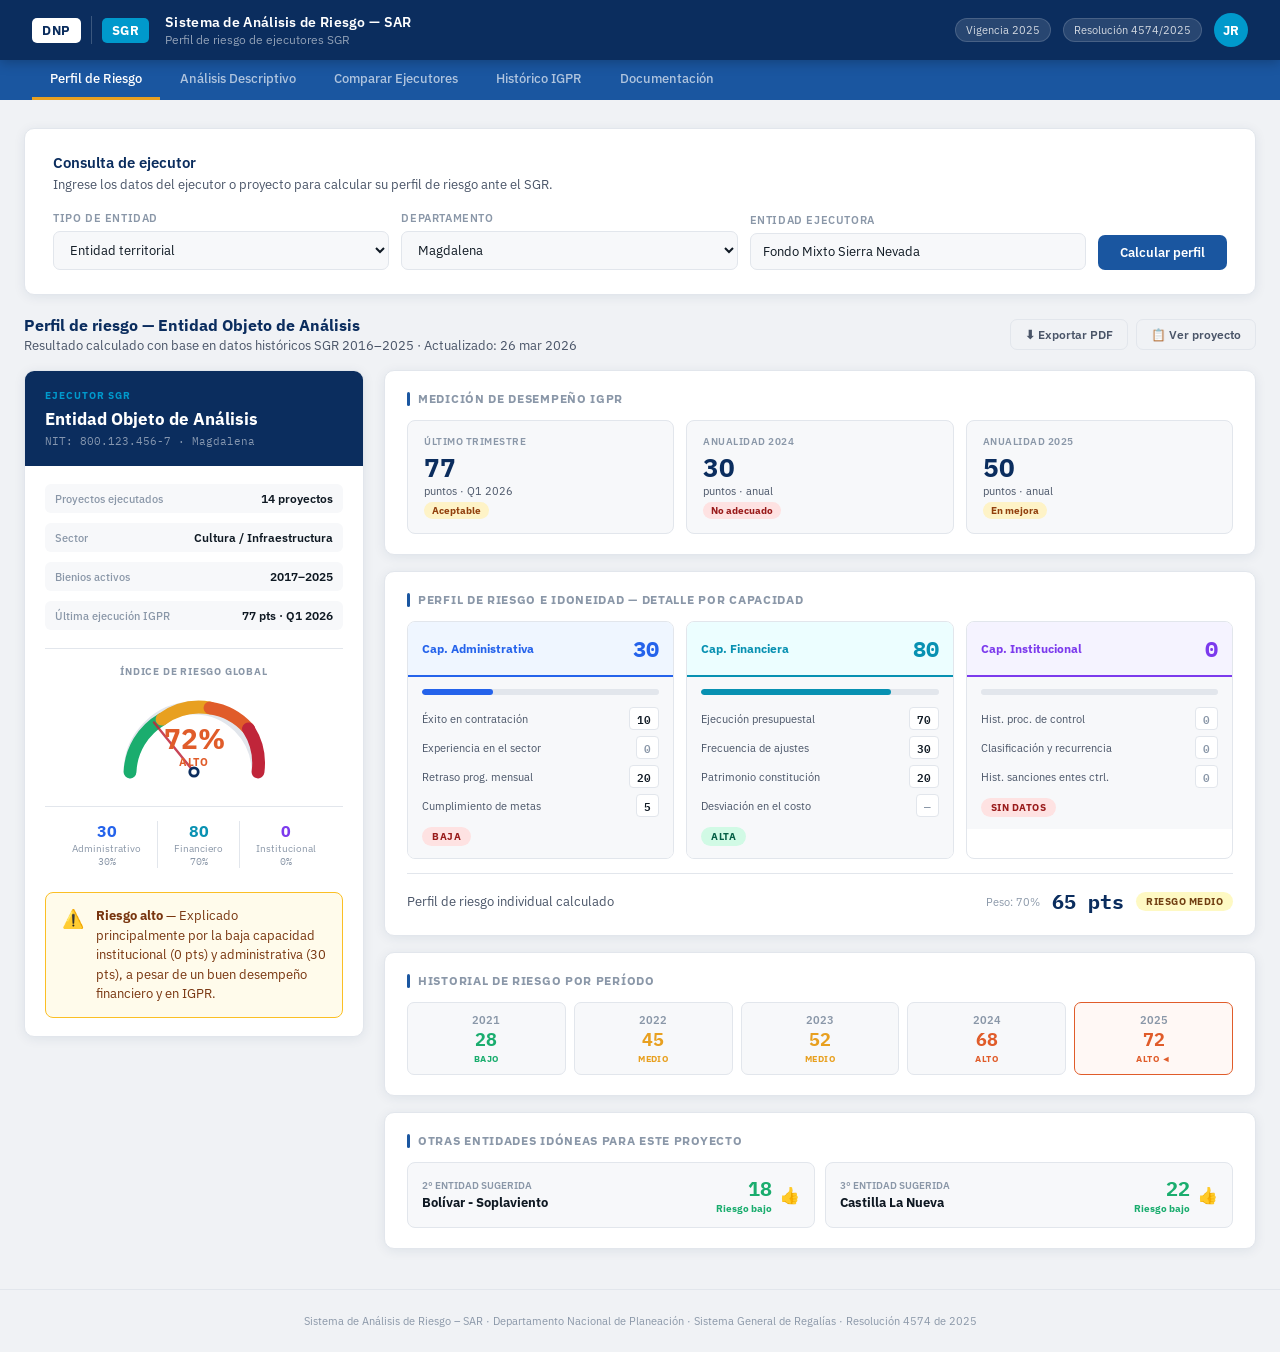
==== commit 0d17d7f0: "actualización del mockup" ====
--- a/docs/mockup.html
+++ b/docs/mockup.html
@@ -1134,7 +1134,7 @@
 
     <div class="results-header">
       <div>
-        <h3>Perfil de riesgo — Fondo Mixto Sierra Nevada</h3>
+        <h3>Perfil de riesgo — Entidad Objeto de Análisis</h3>
         <p>Resultado calculado con base en datos históricos SGR 2016–2025 · Actualizado: 26 mar 2026</p>
       </div>
       <div class="results-actions">
@@ -1150,7 +1150,7 @@
       <div class="entity-card">
         <div class="entity-card-header">
           <div class="entity-tag">Ejecutor SGR</div>
-          <div class="entity-name">Fondo Mixto Sierra Nevada</div>
+          <div class="entity-name">Entidad Objeto de Análisis</div>
           <div class="entity-code">NIT: 800.123.456-7 · Magdalena</div>
         </div>
         <div class="entity-card-body">
@@ -1397,8 +1397,8 @@
           <div class="alt-grid">
             <div class="alt-card">
               <div class="alt-info">
-                <div class="alt-dept">Bolívar</div>
-                <div class="alt-name">Soplaviento</div>
+                <div class="alt-dept">2° Entidad Sugerida</div>
+                <div class="alt-name">Bolívar - Soplaviento</div>
               </div>
               <div style="display:flex;align-items:center;">
                 <div class="alt-score-wrap">
@@ -1410,7 +1410,7 @@
             </div>
             <div class="alt-card">
               <div class="alt-info">
-                <div class="alt-dept">Meta</div>
+                <div class="alt-dept">3° Entidad Sugerida</div>
                 <div class="alt-name">Castilla La Nueva</div>
               </div>
               <div style="display:flex;align-items:center;">
@@ -1949,7 +1949,7 @@
     <div class="modal-header">
       <div>
         <h3>Detalle del perfil — Capacidad Financiera</h3>
-        <p>Fondo Mixto Sierra Nevada · Vigencia 2025</p>
+        <p>Entidad Objeto de Análisis · Vigencia 2025</p>
       </div>
       <button class="modal-close" onclick="document.getElementById('modal').classList.remove('open')">✕</button>
     </div>
